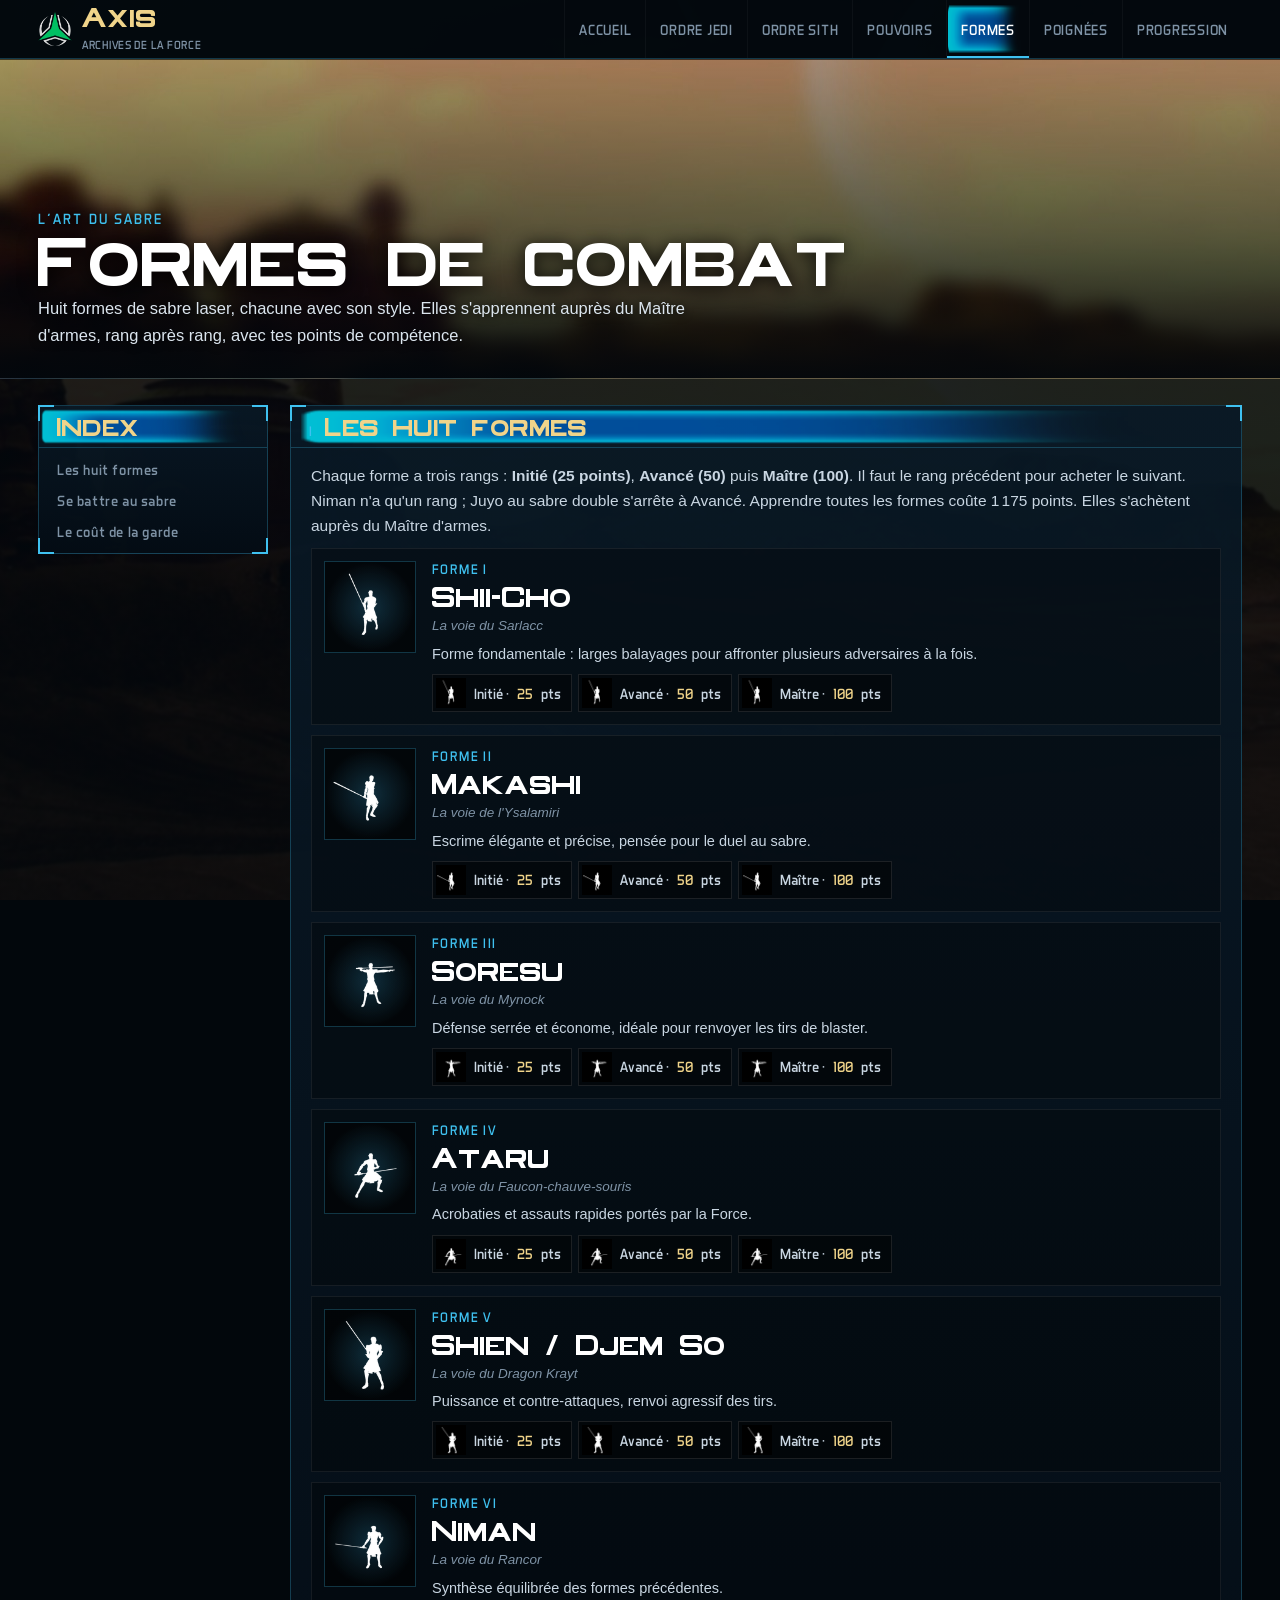
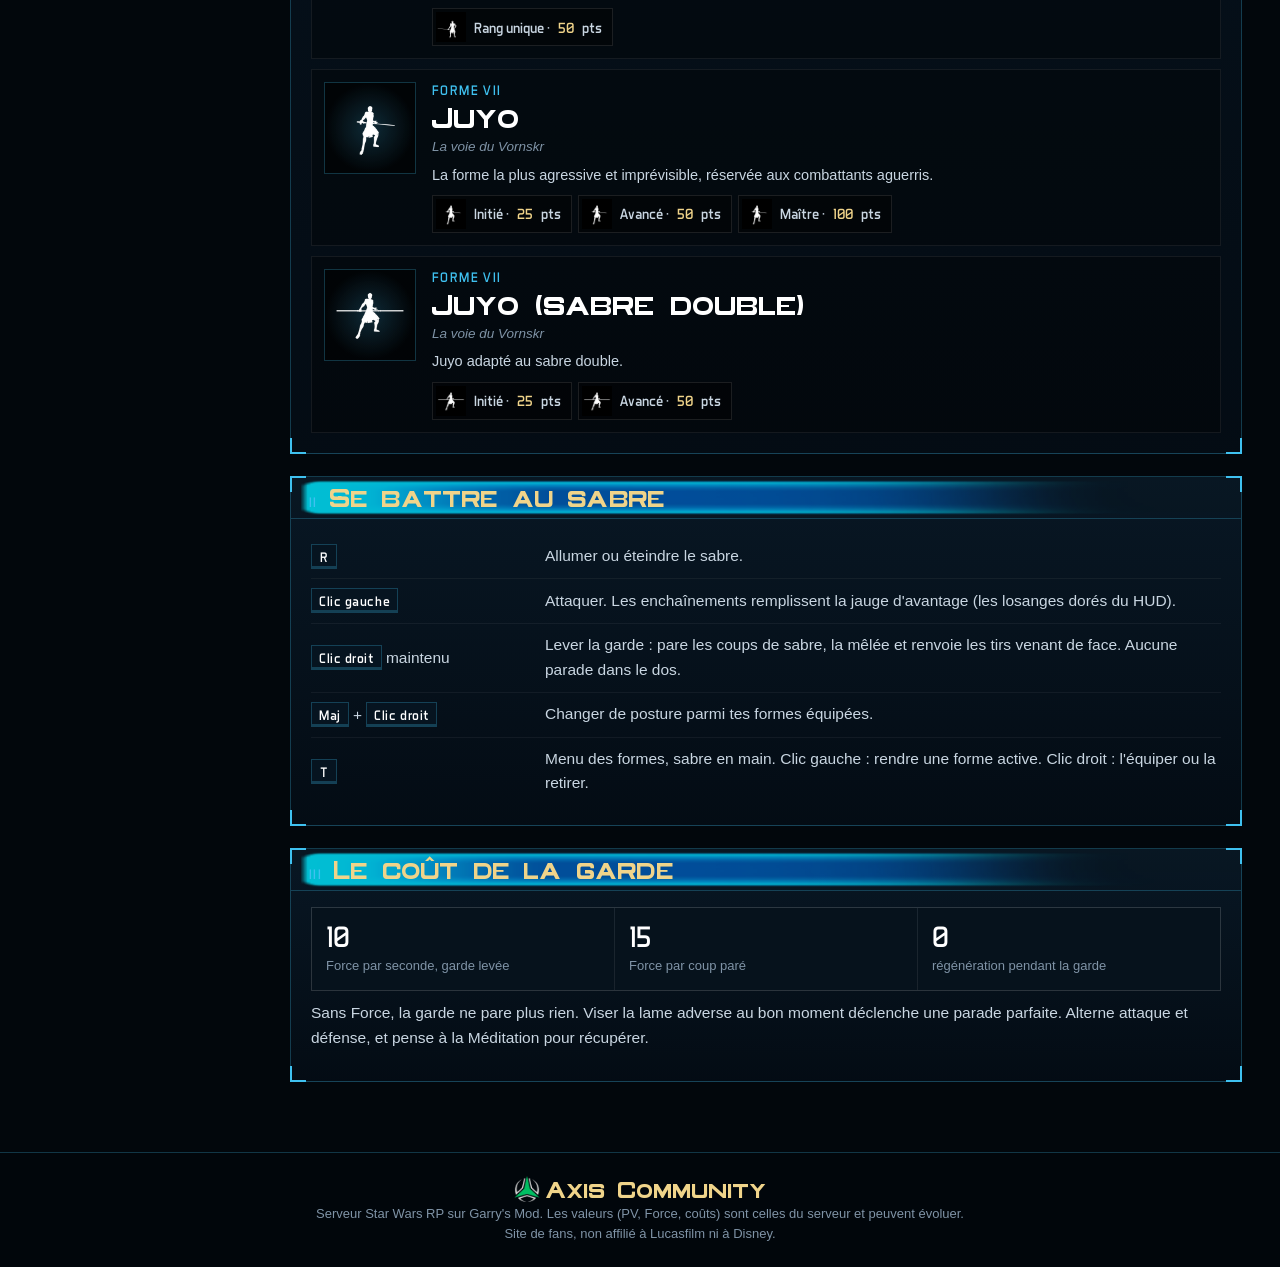
==== formes.html @ 68db9e02 "Page Poignees : boutique du jour, raretes, catalogue des 360 poignees" ====
<!doctype html>
<html lang="fr">
<head>
<meta charset="utf-8">
<meta name="viewport" content="width=device-width, initial-scale=1">
<title>Formes de combat · Archives de la Force · Axis</title>
<meta name="description" content="Les huit formes de combat au sabre laser du serveur Axis : rangs, coûts, contrôles et gestion de la garde.">
<meta name="theme-color" content="#02070c">
<link rel="icon" href="assets/img/voix_neutre.png">
<link rel="stylesheet" href="assets/style.css">
</head>
<body class="bg-neu">
<header class="topbar"><div class="in">
<a class="brand" href="index.html"><img src="assets/img/voix_neutre.png" alt=""><div><b>Axis</b><small>ARCHIVES DE LA FORCE</small></div></a>
<button class="burger" aria-expanded="false" aria-controls="tabs">Menu</button>
<nav class="tabs" id="tabs" aria-label="Navigation"><a href="index.html" class="">Accueil</a><a href="ordre-jedi.html" class="j">Ordre Jedi</a><a href="ordre-sith.html" class="s">Ordre Sith</a><a href="pouvoirs.html" class="">Pouvoirs</a><a href="formes.html" class=" on" aria-current="page">Formes</a><a href="poignees.html" class="">Poignées</a><a href="progression.html" class="">Progression</a></nav>
</div></header>
<div class="banner i-def"><div class="in"><div><div class="camp">L&#x27;art du sabre</div><h1>Formes de combat</h1><p>Huit formes de sabre laser, chacune avec son style. Elles s&#x27;apprennent auprès du Maître d&#x27;armes, rang après rang, avec tes points de compétence.</p></div></div></div><div class="codex"><aside class="codex-index holo"><div class="holo-t"><h2>Index</h2></div><ul><li><a href="#catalogue">Les huit formes</a></li><li><a href="#combat">Se battre au sabre</a></li><li><a href="#garde">Le coût de la garde</a></li></ul></aside>
<main class="codex-body"><section id="catalogue" class="holo"><div class="holo-t"><span class="no">I</span><h2>Les huit formes</h2></div><div class="holo-b"><p>Chaque forme a trois rangs : <b>Initié (25 points)</b>, <b>Avancé (50)</b> puis <b>Maître (100)</b>. Il faut le rang précédent pour acheter le suivant. Niman n'a qu'un rang ; Juyo au sabre double s'arrête à Avancé. Apprendre toutes les formes coûte 1 175 points. Elles s'achètent auprès du Maître d'armes.</p>
<div class="forms"><div class="form"><img class="big" src="assets/icons/item_stance_form1c.png" alt="" loading="lazy"><div>
<div class="lbl">Forme I</div><h3>Shii-Cho</h3><div class="way-n">La voie du Sarlacc</div><p>Forme fondamentale : larges balayages pour affronter plusieurs adversaires à la fois.</p><div class="ranks"><span class="rk"><img src="assets/icons/item_stance_form1a.png" alt="" loading="lazy">Initié · <b>25</b> pts</span><span class="rk"><img src="assets/icons/item_stance_form1b.png" alt="" loading="lazy">Avancé · <b>50</b> pts</span><span class="rk"><img src="assets/icons/item_stance_form1c.png" alt="" loading="lazy">Maître · <b>100</b> pts</span></div></div></div><div class="form"><img class="big" src="assets/icons/item_stance_form2c.png" alt="" loading="lazy"><div>
<div class="lbl">Forme II</div><h3>Makashi</h3><div class="way-n">La voie de l&#x27;Ysalamiri</div><p>Escrime élégante et précise, pensée pour le duel au sabre.</p><div class="ranks"><span class="rk"><img src="assets/icons/item_stance_form2a.png" alt="" loading="lazy">Initié · <b>25</b> pts</span><span class="rk"><img src="assets/icons/item_stance_form2b.png" alt="" loading="lazy">Avancé · <b>50</b> pts</span><span class="rk"><img src="assets/icons/item_stance_form2c.png" alt="" loading="lazy">Maître · <b>100</b> pts</span></div></div></div><div class="form"><img class="big" src="assets/icons/item_stance_form3c.png" alt="" loading="lazy"><div>
<div class="lbl">Forme III</div><h3>Soresu</h3><div class="way-n">La voie du Mynock</div><p>Défense serrée et économe, idéale pour renvoyer les tirs de blaster.</p><div class="ranks"><span class="rk"><img src="assets/icons/item_stance_form3a.png" alt="" loading="lazy">Initié · <b>25</b> pts</span><span class="rk"><img src="assets/icons/item_stance_form3b.png" alt="" loading="lazy">Avancé · <b>50</b> pts</span><span class="rk"><img src="assets/icons/item_stance_form3c.png" alt="" loading="lazy">Maître · <b>100</b> pts</span></div></div></div><div class="form"><img class="big" src="assets/icons/item_stance_form4c.png" alt="" loading="lazy"><div>
<div class="lbl">Forme IV</div><h3>Ataru</h3><div class="way-n">La voie du Faucon-chauve-souris</div><p>Acrobaties et assauts rapides portés par la Force.</p><div class="ranks"><span class="rk"><img src="assets/icons/item_stance_form4a.png" alt="" loading="lazy">Initié · <b>25</b> pts</span><span class="rk"><img src="assets/icons/item_stance_form4b.png" alt="" loading="lazy">Avancé · <b>50</b> pts</span><span class="rk"><img src="assets/icons/item_stance_form4c.png" alt="" loading="lazy">Maître · <b>100</b> pts</span></div></div></div><div class="form"><img class="big" src="assets/icons/item_stance_formbc.png" alt="" loading="lazy"><div>
<div class="lbl">Forme V</div><h3>Shien / Djem So</h3><div class="way-n">La voie du Dragon Krayt</div><p>Puissance et contre-attaques, renvoi agressif des tirs.</p><div class="ranks"><span class="rk"><img src="assets/icons/item_stance_form5a.png" alt="" loading="lazy">Initié · <b>25</b> pts</span><span class="rk"><img src="assets/icons/item_stance_form5b.png" alt="" loading="lazy">Avancé · <b>50</b> pts</span><span class="rk"><img src="assets/icons/item_stance_formbc.png" alt="" loading="lazy">Maître · <b>100</b> pts</span></div></div></div><div class="form"><img class="big" src="assets/icons/item_stance_niman.png" alt="" loading="lazy"><div>
<div class="lbl">Forme VI</div><h3>Niman</h3><div class="way-n">La voie du Rancor</div><p>Synthèse équilibrée des formes précédentes.</p><div class="ranks"><span class="rk"><img src="assets/icons/item_stance_niman.png" alt="" loading="lazy">Rang unique · <b>50</b> pts</span></div></div></div><div class="form"><img class="big" src="assets/icons/item_stance_form7c.png" alt="" loading="lazy"><div>
<div class="lbl">Forme VII</div><h3>Juyo</h3><div class="way-n">La voie du Vornskr</div><p>La forme la plus agressive et imprévisible, réservée aux combattants aguerris.</p><div class="ranks"><span class="rk"><img src="assets/icons/item_stance_form7a.png" alt="" loading="lazy">Initié · <b>25</b> pts</span><span class="rk"><img src="assets/icons/item_stance_form7b.png" alt="" loading="lazy">Avancé · <b>50</b> pts</span><span class="rk"><img src="assets/icons/item_stance_form7c.png" alt="" loading="lazy">Maître · <b>100</b> pts</span></div></div></div><div class="form"><img class="big" src="assets/icons/item_stance_form7b-staff.png" alt="" loading="lazy"><div>
<div class="lbl">Forme VII</div><h3>Juyo (sabre double)</h3><div class="way-n">La voie du Vornskr</div><p>Juyo adapté au sabre double.</p><div class="ranks"><span class="rk"><img src="assets/icons/item_stance_form7a-staff.png" alt="" loading="lazy">Initié · <b>25</b> pts</span><span class="rk"><img src="assets/icons/item_stance_form7b-staff.png" alt="" loading="lazy">Avancé · <b>50</b> pts</span></div></div></div></div></div></section><section id="combat" class="holo"><div class="holo-t"><span class="no">II</span><h2>Se battre au sabre</h2></div><div class="holo-b"><div class="binds">
<div><span><kbd>R</kbd></span><span>Allumer ou éteindre le sabre.</span></div>
<div><span><kbd>Clic gauche</kbd></span><span>Attaquer. Les enchaînements remplissent la jauge d'avantage (les losanges dorés du HUD).</span></div>
<div><span><kbd>Clic droit</kbd> maintenu</span><span>Lever la garde : pare les coups de sabre, la mêlée et renvoie les tirs venant de face. Aucune parade dans le dos.</span></div>
<div><span><kbd>Maj</kbd> + <kbd>Clic droit</kbd></span><span>Changer de posture parmi tes formes équipées.</span></div>
<div><span><kbd>T</kbd></span><span>Menu des formes, sabre en main. Clic gauche : rendre une forme active. Clic droit : l'équiper ou la retirer.</span></div>
</div></div></section><section id="garde" class="holo"><div class="holo-t"><span class="no">III</span><h2>Le coût de la garde</h2></div><div class="holo-b"><div class="facts"><div><b>10</b><span>Force par seconde, garde levée</span></div><div><b>15</b><span>Force par coup paré</span></div><div><b>0</b><span>régénération pendant la garde</span></div></div>
<p>Sans Force, la garde ne pare plus rien. Viser la lame adverse au bon moment déclenche une parade parfaite. Alterne attaque et défense, et pense à la Méditation pour récupérer.</p></div></section></main></div>
<footer class="foot"><img src="assets/img/voix_neutre.png" alt=""><b>Axis Community</b><br>Serveur Star Wars RP sur Garry's Mod. Les valeurs (PV, Force, coûts) sont celles du serveur et peuvent évoluer.<br>Site de fans, non affilié à Lucasfilm ni à Disney.</footer>
<script src="assets/site.js"></script>
</body>
</html>
---- assets/style.css ----
/* Archives de la Force - Axis Community
   Habillage repris de l'interface du serveur : panneaux holo du F4 / HUD star_wars,
   polices Old Republic et Aero Matics, fonds VoidChar. */

@font-face { font-family: "Old Republic"; src: url("fonts/Old_R.ttf") format("truetype"); font-display: swap; }
@font-face { font-family: "Aero Matics"; src: url("fonts/Aero_Matics_Regular.ttf") format("truetype"); font-display: swap; }

:root {
  --holo: #3fc1f0;            /* cyan des cadres du F4 */
  --holo-dim: rgba(63, 193, 240, .26);
  --holo-faint: rgba(63, 193, 240, .10);
  --gold: #d9b45a;
  --gold-lt: #f0d48a;
  --txt: #c9d6e2;
  --txt-dim: #7f93a6;
  --panel: rgba(4, 13, 21, .9);
  --panel-2: rgba(9, 25, 38, .92);
  --jedi: #4fb4ff;
  --sith: #e0503a;
  --neutre: #6fd27e;
  --hp: #c8392f;
  --fp: #2f8fe0;
  --c: var(--holo);           /* couleur des coins de cadre, change selon la faction */
  --title: "Old Republic", "Times New Roman", serif;
  --ui: "Aero Matics", "Segoe UI", "Arial Narrow", sans-serif;
  --body: "Segoe UI", Roboto, "Helvetica Neue", Arial, sans-serif;
}
body.f-jedi { --c: var(--jedi); --holo-dim: rgba(79, 180, 255, .28); --holo-faint: rgba(79, 180, 255, .10); }
body.f-sith { --c: var(--sith); --holo-dim: rgba(224, 80, 58, .32); --holo-faint: rgba(224, 80, 58, .10); }

* { box-sizing: border-box; }
html { scroll-behavior: smooth; }
body {
  margin: 0;
  color: var(--txt);
  font: 15.5px/1.6 var(--body);
  background: #02070c;
  min-height: 100vh;
  overflow-x: hidden;
}
/* fond de page : l'illustration de la faction, très assombrie */
body::before {
  content: ""; position: fixed; inset: 0; z-index: -1;
  background:
    linear-gradient(rgba(2, 7, 12, .86), rgba(2, 7, 12, .93)),
    url("img/fond_defaut.jpg") center / cover no-repeat;
}
a { color: var(--c); text-decoration: none; }
a:hover { text-decoration: underline; }
img { max-width: 100%; }
h1, h2, h3, h4 { margin: 0; font-weight: normal; }

/* ---------- barre du haut ---------- */
.topbar {
  position: sticky; top: 0; z-index: 40;
  background: rgba(2, 8, 13, .94);
  border-bottom: 1px solid var(--holo-dim);
  box-shadow: 0 1px 0 rgba(0, 0, 0, .6);
}
.topbar .in { max-width: 1240px; margin: 0 auto; padding: 0 18px; height: 58px; display: flex; align-items: center; gap: 20px; }
.brand { display: flex; align-items: center; gap: 10px; color: var(--txt); white-space: nowrap; }
.brand:hover { text-decoration: none; }
.brand img { width: 34px; height: 34px; }
.brand b { font: 21px/1 var(--title); color: var(--gold-lt); letter-spacing: .02em; }
.brand small { display: block; font: 12px/1.2 var(--ui); color: var(--txt-dim); letter-spacing: .06em; margin-top: 3px; }
.tabs { display: flex; margin-left: auto; height: 100%; }
.tabs a {
  display: flex; align-items: center; padding: 0 14px; height: 100%;
  font: 15px var(--ui); letter-spacing: .05em; text-transform: uppercase; color: var(--txt-dim);
  border-left: 1px solid rgba(255, 255, 255, .04);
}
.tabs a:hover { color: #fff; text-decoration: none; background: url("img/f4_selection.png") center / 100% 100%; }
.tabs a.on { color: #fff; background: url("img/f4_selection.png") center / 100% 100%; box-shadow: inset 0 -2px 0 var(--holo); }
.tabs a.on.j { box-shadow: inset 0 -2px 0 var(--jedi); }
.tabs a.on.s { box-shadow: inset 0 -2px 0 var(--sith); }
.burger { display: none; margin-left: auto; font: 15px var(--ui); letter-spacing: .08em; text-transform: uppercase; color: var(--txt); background: none; border: 1px solid var(--holo-dim); padding: 6px 12px; cursor: pointer; }
@media (max-width: 960px) {
  .burger { display: block; }
  .tabs { display: none; position: absolute; top: 58px; left: 0; right: 0; height: auto; flex-direction: column; background: #030a10; border-bottom: 1px solid var(--holo-dim); }
  .tabs.open { display: flex; }
  .tabs a { padding: 14px 20px; border-left: 0; border-top: 1px solid rgba(255, 255, 255, .04); }
}
@media (max-width: 420px) { .brand small { display: none; } .brand b { font-size: 18px; } }

/* ---------- bandeau illustré ---------- */
.banner {
  position: relative;
  min-height: 320px;
  display: flex; align-items: flex-end;
  background: #02070c center 35% / cover no-repeat;
  border-bottom: 1px solid var(--holo-dim);
}
.banner::after { content: ""; position: absolute; inset: 0; background: linear-gradient(180deg, rgba(2, 7, 12, .15) 0%, rgba(2, 7, 12, .55) 55%, rgba(2, 7, 12, .97) 100%); }
.banner .in { position: relative; z-index: 1; max-width: 1240px; width: 100%; margin: 0 auto; padding: 60px 18px 30px; display: flex; align-items: flex-end; gap: 22px; }
.banner .emb { width: 108px; height: 108px; flex: none; opacity: .95; }
body.f-jedi .banner .emb { filter: drop-shadow(0 0 14px rgba(79, 180, 255, .7)) brightness(0) invert(73%) sepia(55%) saturate(1500%) hue-rotate(180deg); }
body.f-sith .banner .emb { filter: drop-shadow(0 0 14px rgba(224, 80, 58, .7)) brightness(0) invert(40%) sepia(80%) saturate(2400%) hue-rotate(345deg); }
.banner h1 { font: 52px/1 var(--title); color: #fff; text-shadow: 0 2px 18px rgba(0, 0, 0, .9); }
.banner p { margin: 10px 0 0; max-width: 680px; color: #dbe5ee; font-size: 16.5px; text-shadow: 0 1px 8px rgba(0, 0, 0, .95); }
.banner .camp { font: 15px var(--ui); letter-spacing: .14em; text-transform: uppercase; color: var(--c); margin-bottom: 6px; text-shadow: 0 1px 6px #000; }
@media (max-width: 640px) {
  .banner { min-height: 260px; }
  .banner .in { flex-direction: column; align-items: flex-start; gap: 12px; padding-top: 40px; }
  .banner .emb { width: 70px; height: 70px; }
  .banner h1 { font-size: 30px; overflow-wrap: anywhere; }
  .banner .in > div { min-width: 0; max-width: 100%; }
}

/* ---------- mise en page « codex » ---------- */
.codex { max-width: 1240px; margin: 0 auto; padding: 26px 18px 70px; display: grid; grid-template-columns: 230px minmax(0, 1fr); gap: 22px; align-items: start; }
.codex-index { position: sticky; top: 78px; }
.codex-index ul { list-style: none; margin: 0; padding: 6px 0; }
.codex-index a { display: block; padding: 7px 16px; font: 15px var(--ui); letter-spacing: .04em; color: var(--txt-dim); border-left: 2px solid transparent; }
.codex-index a:hover { color: #fff; text-decoration: none; border-left-color: var(--c); background: var(--holo-faint); }
.codex-body { display: grid; grid-template-columns: minmax(0, 1fr); gap: 22px; min-width: 0; }
.codex-body > section { scroll-margin-top: 76px; }
@media (max-width: 960px) {
  .codex { grid-template-columns: minmax(0, 1fr); }
  .codex-index { position: static; }
  .codex-index ul { display: flex; flex-wrap: wrap; gap: 4px; padding: 10px; }
  .codex-index a { border: 1px solid var(--holo-dim); border-left-width: 1px; padding: 5px 10px; font-size: 14px; }
}

/* ---------- panneau holo (cadre du F4) ---------- */
.holo {
  position: relative;
  background: linear-gradient(180deg, var(--panel-2), var(--panel));
  border: 1px solid var(--holo-dim);
}
.holo::before {
  content: ""; position: absolute; inset: -1px; pointer-events: none;
  background:
    linear-gradient(var(--c), var(--c)) left top / 16px 2px no-repeat,
    linear-gradient(var(--c), var(--c)) left top / 2px 16px no-repeat,
    linear-gradient(var(--c), var(--c)) right top / 16px 2px no-repeat,
    linear-gradient(var(--c), var(--c)) right top / 2px 16px no-repeat,
    linear-gradient(var(--c), var(--c)) left bottom / 16px 2px no-repeat,
    linear-gradient(var(--c), var(--c)) left bottom / 2px 16px no-repeat,
    linear-gradient(var(--c), var(--c)) right bottom / 16px 2px no-repeat,
    linear-gradient(var(--c), var(--c)) right bottom / 2px 16px no-repeat;
}
.holo-t {
  display: flex; align-items: baseline; gap: 12px; flex-wrap: wrap;
  padding: 9px 18px 8px;
  background: url("img/f4_selection.png") left center / 100% 100% no-repeat;
  border-bottom: 1px solid var(--holo-dim);
}
body.f-sith .holo-t { background: linear-gradient(90deg, rgba(224, 80, 58, .42), rgba(224, 80, 58, .06) 75%, transparent); }
.holo-t h2 { font: 19px/1.25 var(--title); color: var(--gold-lt); letter-spacing: .01em; }
.holo-t .no { font: 14px var(--ui); color: var(--c); letter-spacing: .1em; }
.holo-b { padding: 16px 20px 20px; }
.holo-b > p:first-child { margin-top: 0; }
.holo-b p { margin: 10px 0; }
.dim { color: var(--txt-dim); }
.sub-t { font: 19px var(--title); color: var(--gold-lt); margin: 20px 0 8px; }

/* ---------- accueil : choix de faction (comme le menu des personnages) ---------- */
.choose { max-width: 1240px; margin: 0 auto; padding: 34px 18px 10px; }
.choose-head { text-align: center; margin-bottom: 22px; }
.choose-head img { width: 64px; height: 64px; }
.choose-head h1 { font: 50px/1.05 var(--title); color: #fff; margin-top: 8px; }
@media (max-width: 640px) { .choose-head h1 { font-size: 32px; } }
.choose-head p { margin: 10px auto 0; max-width: 640px; color: #b8c6d3; }
.factions { display: grid; grid-template-columns: 1fr .8fr 1fr; gap: 14px; }
@media (max-width: 900px) { .factions { grid-template-columns: 1fr; } }
.fac {
  position: relative; display: flex; flex-direction: column; justify-content: flex-end;
  min-height: 430px; padding: 22px; color: var(--txt);
  background: #02070c center / cover no-repeat;
  border: 1px solid rgba(255, 255, 255, .08); overflow: hidden;
}
.fac::after { content: ""; position: absolute; inset: 0; background: linear-gradient(180deg, rgba(2, 7, 12, .05) 0%, rgba(2, 7, 12, .6) 50%, rgba(2, 7, 12, .96) 100%); transition: background .2s; }
.fac > * { position: relative; z-index: 1; }
.fac:hover { text-decoration: none; }
.fac:hover::after { background: linear-gradient(180deg, rgba(2, 7, 12, 0) 0%, rgba(2, 7, 12, .5) 50%, rgba(2, 7, 12, .95) 100%); }
.fac .bar { position: absolute; left: 0; right: 0; bottom: 0; height: 3px; z-index: 2; background: var(--fc); box-shadow: 0 0 14px var(--fc); }
.fac img.e { width: 74px; height: 74px; margin-bottom: 12px; }
.fac h2 { font: 32px/1.1 var(--title); color: var(--fc); text-shadow: 0 2px 10px #000; }
.fac .who { font: 14px var(--ui); letter-spacing: .12em; text-transform: uppercase; color: #e8eef4; margin-bottom: 4px; }
.fac p { margin: 8px 0 14px; font-size: 15px; color: #cdd8e2; text-shadow: 0 1px 6px #000; }
.fac .go { align-self: flex-start; font: 15px var(--ui); letter-spacing: .08em; text-transform: uppercase; color: #fff; padding: 7px 14px; border: 1px solid var(--fc); background: rgba(0, 0, 0, .45); }
.fac:hover .go { background: var(--fc); color: #02070c; }
.fac.j { --fc: var(--jedi); }
.fac.s { --fc: var(--sith); }
.fac.n { --fc: var(--neutre); }
.fac.j img.e { filter: brightness(0) invert(73%) sepia(55%) saturate(1500%) hue-rotate(180deg) drop-shadow(0 0 10px rgba(79, 180, 255, .6)); }
.fac.s img.e { filter: brightness(0) invert(40%) sepia(80%) saturate(2400%) hue-rotate(345deg) drop-shadow(0 0 10px rgba(224, 80, 58, .6)); }
.fac ul.links { list-style: none; padding: 0; margin: 4px 0 0; display: grid; gap: 6px; }
.fac ul.links a { display: flex; justify-content: space-between; font: 16px var(--ui); letter-spacing: .05em; color: #fff; padding: 8px 12px; border: 1px solid rgba(111, 210, 126, .45); background: rgba(0, 0, 0, .5); }
.fac ul.links a:hover { background: rgba(111, 210, 126, .22); text-decoration: none; }

.home-grid { max-width: 1240px; margin: 0 auto; padding: 22px 18px 70px; display: grid; grid-template-columns: repeat(2, minmax(0, 1fr)); gap: 22px; }
@media (max-width: 900px) { .home-grid { grid-template-columns: 1fr; } }

/* ---------- code (principes) ---------- */
.tenets { list-style: none; margin: 0; padding: 0; counter-reset: t; }
.tenets li { counter-increment: t; display: grid; grid-template-columns: 50px 1fr; gap: 12px; padding: 12px 0; border-bottom: 1px solid rgba(255, 255, 255, .05); }
.tenets li:last-child { border-bottom: 0; }
.tenets li::before { content: counter(t, upper-roman); font: 26px/1.1 var(--title); color: var(--c); text-align: center; }
.tenets b { display: block; font: 16px/1.3 var(--title); color: #fff; margin-bottom: 2px; }

/* ---------- lignes de métier (comme le F4) ---------- */
.tier + .tier { margin-top: 18px; }
.tier-h { display: flex; align-items: baseline; gap: 10px; margin-bottom: 8px; flex-wrap: wrap; }
.tier-h h3 { font: 19px var(--title); color: var(--gold-lt); }
.tier-h .no { font: 13px var(--ui); color: var(--c); letter-spacing: .12em; }
.tier-h span.d { font-size: 13.5px; color: var(--txt-dim); }
.jobs { display: grid; grid-template-columns: repeat(2, minmax(0, 1fr)); gap: 8px; }
.jobs.one { grid-template-columns: 1fr; }
@media (max-width: 760px) { .jobs { grid-template-columns: 1fr; } }
.job {
  display: grid; grid-template-columns: minmax(0, 1fr) 150px; gap: 12px;
  padding: 10px 12px;
  background: linear-gradient(90deg, var(--holo-faint), rgba(0, 0, 0, .25) 60%);
  border: 1px solid rgba(255, 255, 255, .06); border-left: 3px solid var(--c);
}
.job h4 { font: 18px/1.2 var(--ui); letter-spacing: .03em; color: #fff; display: flex; gap: 8px; align-items: center; flex-wrap: wrap; }
.job .cmd { font: 12.5px Consolas, monospace; color: var(--txt-dim); }
.job p { margin: 4px 0 0; font-size: 13.5px; line-height: 1.45; color: #aebccb; }
.job .vals { display: grid; gap: 4px; align-content: center; font: 14px var(--ui); }
.job .vals div { display: grid; grid-template-columns: 34px 1fr; align-items: center; gap: 6px; }
.job .vals span { color: var(--txt-dim); font-size: 12px; letter-spacing: .06em; }
.meter { position: relative; height: 13px; background: rgba(0, 0, 0, .55); border: 1px solid rgba(255, 255, 255, .1); }
.meter i { position: absolute; left: 0; top: 0; bottom: 0; }
.meter.hp i { background: linear-gradient(180deg, #e2554a, var(--hp)); }
.meter.fp i { background: linear-gradient(180deg, #4fa8f0, var(--fp)); }
.meter::after { content: ""; position: absolute; inset: 0; background: repeating-linear-gradient(90deg, transparent 0 9px, rgba(0, 0, 0, .55) 9px 10px); }
.meter b { position: absolute; right: 4px; top: -1px; z-index: 1; font: 12px/13px var(--ui); color: #fff; text-shadow: 0 0 3px #000, 0 0 2px #000; font-weight: normal; }
.job .pay { font-size: 13px; color: var(--gold); text-align: right; }
.flag { font: 11.5px var(--ui); letter-spacing: .08em; text-transform: uppercase; color: var(--gold-lt); border: 1px solid rgba(217, 180, 90, .55); padding: 0 6px; line-height: 17px; }
@media (max-width: 480px) { .job { grid-template-columns: 1fr; } }

/* crédit galactique (symbole du serveur) */
.cr { height: .95em; width: auto; vertical-align: -.1em; margin-right: .2em; opacity: .9; }

/* ---------- voies ---------- */
.ways { display: grid; grid-template-columns: repeat(4, minmax(0, 1fr)); gap: 8px; }
@media (max-width: 900px) { .ways { grid-template-columns: repeat(2, minmax(0, 1fr)); } }
@media (max-width: 480px) { .ways { grid-template-columns: 1fr; } }
.way { padding: 12px 14px; border: 1px solid rgba(255, 255, 255, .07); background: rgba(0, 0, 0, .3); }
.way h4 { font: 20px var(--title); color: var(--c); }
.way p { margin: 4px 0 8px; font-size: 13.5px; color: var(--txt-dim); }
.way ol { margin: 0; padding: 0; list-style: none; font: 15px/1.5 var(--ui); color: #dbe5ee; }
.way li::before { content: "› "; color: var(--c); }

/* ---------- tableaux ---------- */
.tbl { width: 100%; border-collapse: collapse; font-size: 14.5px; }
.tbl th { text-align: left; font: 13px var(--ui); letter-spacing: .1em; text-transform: uppercase; color: var(--c); padding: 8px 10px; border-bottom: 1px solid var(--holo-dim); white-space: nowrap; }
.tbl td { padding: 9px 10px; border-bottom: 1px solid rgba(255, 255, 255, .05); vertical-align: middle; }
.tbl tr:last-child td { border-bottom: 0; }
.tbl tbody tr:hover td { background: var(--holo-faint); }
.tbl .r { text-align: right; white-space: nowrap; font-family: var(--ui); font-size: 16px; }
.tbl td b { font-weight: 600; color: #fff; }
.scroll { overflow-x: auto; }
.req { display: block; font-size: 12.5px; color: var(--txt-dim); }
.ico { width: 40px; height: 40px; display: block; background: #000; border: 1px solid rgba(255, 255, 255, .12); object-fit: contain; }
.side { font: 13px var(--ui); letter-spacing: .08em; text-transform: uppercase; white-space: nowrap; }
.side.all { color: var(--gold-lt); }
.side.jedi { color: var(--jedi); }
.side.sith { color: var(--sith); }

/* ---------- filtres (boutons du F4) ---------- */
.filters { display: flex; flex-wrap: wrap; gap: 6px; margin-bottom: 10px; align-items: center; }
.fbtn {
  font: 15px var(--ui); letter-spacing: .05em; color: var(--txt-dim); cursor: pointer;
  background: rgba(0, 0, 0, .35); border: 1px solid rgba(255, 255, 255, .1); padding: 5px 12px;
}
.fbtn:hover { color: #fff; border-color: var(--holo-dim); }
.fbtn[aria-pressed="true"] { color: #fff; border-color: var(--holo); background: url("img/f4_selection.png") center / 100% 100%; }
.fbtn.j[aria-pressed="true"] { border-color: var(--jedi); }
.fbtn.s[aria-pressed="true"] { border-color: var(--sith); background: linear-gradient(90deg, rgba(224, 80, 58, .45), rgba(224, 80, 58, .08)); }
.find { margin-left: auto; flex: 0 1 260px; min-width: 200px; font: 14px var(--body); color: #fff; background: rgba(0, 0, 0, .5); border: 1px solid rgba(255, 255, 255, .14); padding: 7px 10px; }
.find:focus { outline: none; border-color: var(--holo); }
@media (max-width: 640px) { .find { margin-left: 0; flex: 1 1 100%; } }
.count { font: 14px var(--ui); color: var(--txt-dim); letter-spacing: .05em; margin: 4px 0 8px; }

/* ---------- formes ---------- */
.forms { display: grid; gap: 10px; }
.form { display: grid; grid-template-columns: 92px minmax(0, 1fr); gap: 16px; padding: 12px; background: rgba(0, 0, 0, .3); border: 1px solid rgba(255, 255, 255, .07); }
.form .big { width: 92px; height: 92px; background: radial-gradient(circle, rgba(63, 193, 240, .18), rgba(0, 0, 0, .6) 70%); border: 1px solid var(--holo-dim); object-fit: contain; padding: 6px; }
.form h3 { font: 22px var(--title); color: #fff; }
.form .lbl { font: 14px var(--ui); letter-spacing: .1em; color: var(--c); text-transform: uppercase; }
.form .way-n { font-style: italic; color: var(--txt-dim); font-size: 13.5px; }
.form p { margin: 6px 0 8px; font-size: 14.5px; }
.ranks { display: flex; flex-wrap: wrap; gap: 6px; }
.rk { display: flex; align-items: center; gap: 8px; padding: 3px 10px 3px 3px; border: 1px solid rgba(255, 255, 255, .1); background: rgba(0, 0, 0, .45); font: 14.5px var(--ui); }
.rk img { width: 30px; height: 30px; background: #000; }
.rk b { color: var(--gold-lt); font-weight: normal; }
@media (max-width: 520px) { .form { grid-template-columns: 1fr; } .form .big { width: 72px; height: 72px; } }

/* ---------- touches ---------- */
kbd {
  display: inline-block; min-width: 26px; text-align: center;
  font: 14px/1 var(--ui); letter-spacing: .04em; color: #fff;
  padding: 5px 7px 4px; background: #061420; border: 1px solid var(--holo-dim); box-shadow: inset 0 -2px 0 rgba(63, 193, 240, .25);
  white-space: nowrap;
}
.binds { display: grid; gap: 0; }
.binds div { display: grid; grid-template-columns: 220px 1fr; gap: 14px; align-items: center; padding: 9px 0; border-bottom: 1px solid rgba(255, 255, 255, .05); }
.binds div:last-child { border-bottom: 0; }
@media (max-width: 560px) { .binds div { grid-template-columns: 1fr; gap: 4px; } }

/* ---------- étapes ---------- */
.steps { list-style: none; margin: 0; padding: 0; counter-reset: s; }
.steps li { counter-increment: s; position: relative; padding: 10px 0 12px 52px; border-bottom: 1px solid rgba(255, 255, 255, .05); }
.steps li:last-child { border-bottom: 0; }
.steps li::before { content: counter(s); position: absolute; left: 0; top: 10px; width: 36px; height: 36px; display: grid; place-items: center; font: 20px var(--title); color: var(--c); border: 1px solid var(--holo-dim); background: rgba(0, 0, 0, .4); }
.steps h3 { font: 18px var(--ui); letter-spacing: .03em; color: #fff; }
.steps p { margin: 2px 0 0; }

.note { margin-top: 14px; padding: 10px 14px; border-left: 3px solid var(--gold); background: rgba(217, 180, 90, .08); font-size: 14.5px; }
.note b { color: var(--gold-lt); font-weight: 600; }

.facts { display: grid; grid-template-columns: repeat(auto-fit, minmax(140px, 1fr)); gap: 1px; background: rgba(255, 255, 255, .08); border: 1px solid rgba(255, 255, 255, .08); }
.facts div { padding: 12px 14px; background: #06121c; }
.facts b { display: block; font: 30px/1.1 var(--ui); color: #fff; font-weight: normal; }
.facts span { font-size: 13px; color: var(--txt-dim); }

.crystals { display: flex; flex-wrap: wrap; gap: 6px; margin: 8px 0 4px; }
.crystals img { width: 46px; height: 46px; border: 1px solid rgba(255, 255, 255, .12); }

.two { display: grid; grid-template-columns: repeat(2, minmax(0, 1fr)); gap: 18px; }
@media (max-width: 760px) { .two { grid-template-columns: 1fr; } }

/* ---------- pied de page ---------- */
.foot { border-top: 1px solid var(--holo-dim); background: rgba(2, 7, 12, .95); padding: 22px 18px; text-align: center; font-size: 13px; color: var(--txt-dim); }
.foot img { width: 26px; height: 26px; vertical-align: middle; margin-right: 6px; }
.foot b { font: 17px var(--title); color: var(--gold-lt); vertical-align: middle; }

.hidden { display: none !important; }

/* illustrations (fonds VoidChar du serveur) */
body.bg-rep::before { background: linear-gradient(rgba(2, 7, 12, .86), rgba(2, 7, 12, .93)), url("img/fond_republique.jpg") center / cover no-repeat; }
body.bg-emp::before { background: linear-gradient(rgba(2, 7, 12, .86), rgba(2, 7, 12, .93)), url("img/fond_empire.jpg") center / cover no-repeat; }
body.bg-neu::before { background: linear-gradient(rgba(2, 7, 12, .86), rgba(2, 7, 12, .93)), url("img/fond_neutre.jpg") center / cover no-repeat; }
.i-rep { background-image: url("img/fond_republique.jpg") !important; }
.i-emp { background-image: url("img/fond_empire.jpg") !important; }
.i-neu { background-image: url("img/fond_neutre.jpg") !important; }
.i-def { background-image: url("img/fond_defaut.jpg") !important; }
@media (max-width: 640px) {
  #powers th:nth-child(4), #powers td:nth-child(4), #powers th:nth-child(6), #powers td:nth-child(6) { display: none; }
  .ico { width: 32px; height: 32px; }
}
.codex-index.holo { position: sticky; }
@media (max-width: 960px) { .codex-index.holo { position: relative; top: 0; } }

/* texte du Code */
.code { margin: 4px 0 18px; padding: 16px 22px; border-left: 3px solid var(--c); background: rgba(0, 0, 0, .35); text-align: center; }
.code p { margin: 4px 0; font: 21px/1.35 var(--title); color: #fff; letter-spacing: .01em; }
@media (max-width: 560px) { .code p { font-size: 17px; } }

/* ---------- catalogue des poignees ---------- */
.hilts { display: grid; grid-template-columns: repeat(auto-fill, minmax(132px, 1fr)); gap: 6px; }
.hilt {
  --rc: #96afc3;
  position: relative; display: flex; flex-direction: column; align-items: center; text-align: center;
  padding: 8px 6px 9px; min-width: 0;
  background: linear-gradient(0deg, color-mix(in srgb, var(--rc) 22%, transparent), rgba(0, 0, 0, .35) 70%);
  border: 1px solid color-mix(in srgb, var(--rc) 40%, transparent); border-top: 2px solid var(--rc);
}
.hilt img, .hilt .noimg { width: 64px; height: 64px; image-rendering: auto; }
.hilt .noimg { display: block; background: rgba(0, 0, 0, .3); }
.hilt b { font: 14px/1.2 var(--ui); letter-spacing: .02em; color: #fff; font-weight: normal; margin-top: 6px; overflow-wrap: anywhere; }
.hilt span { font: 11.5px var(--ui); letter-spacing: .1em; text-transform: uppercase; color: var(--rc); margin-top: 3px; }
.hilt.r-common { --rc: #96afc3; }
.hilt.r-classic { --rc: #3fc1f0; }
.hilt.r-staff { --rc: #af73ff; }
.hilt.r-legend { --rc: #f0be3c; }
@media (max-width: 480px) { .hilts { grid-template-columns: repeat(2, minmax(0, 1fr)); } }
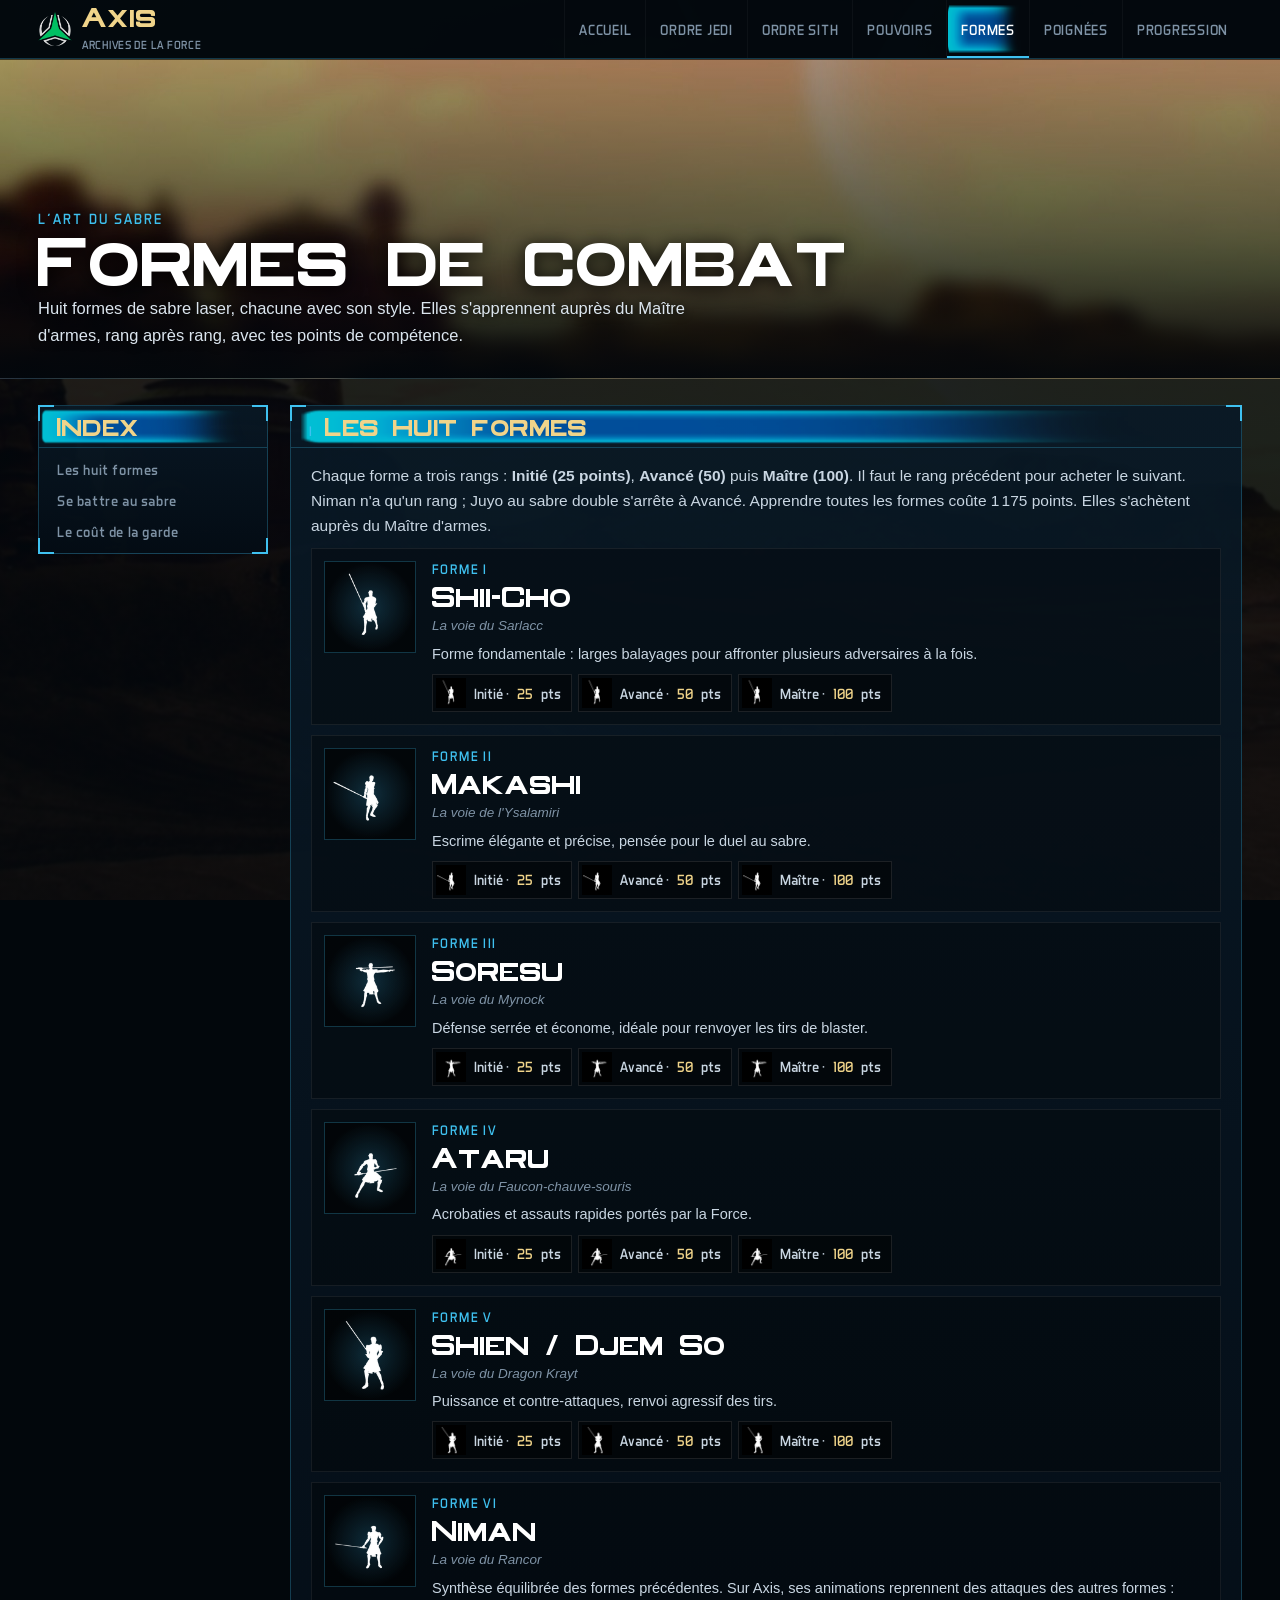
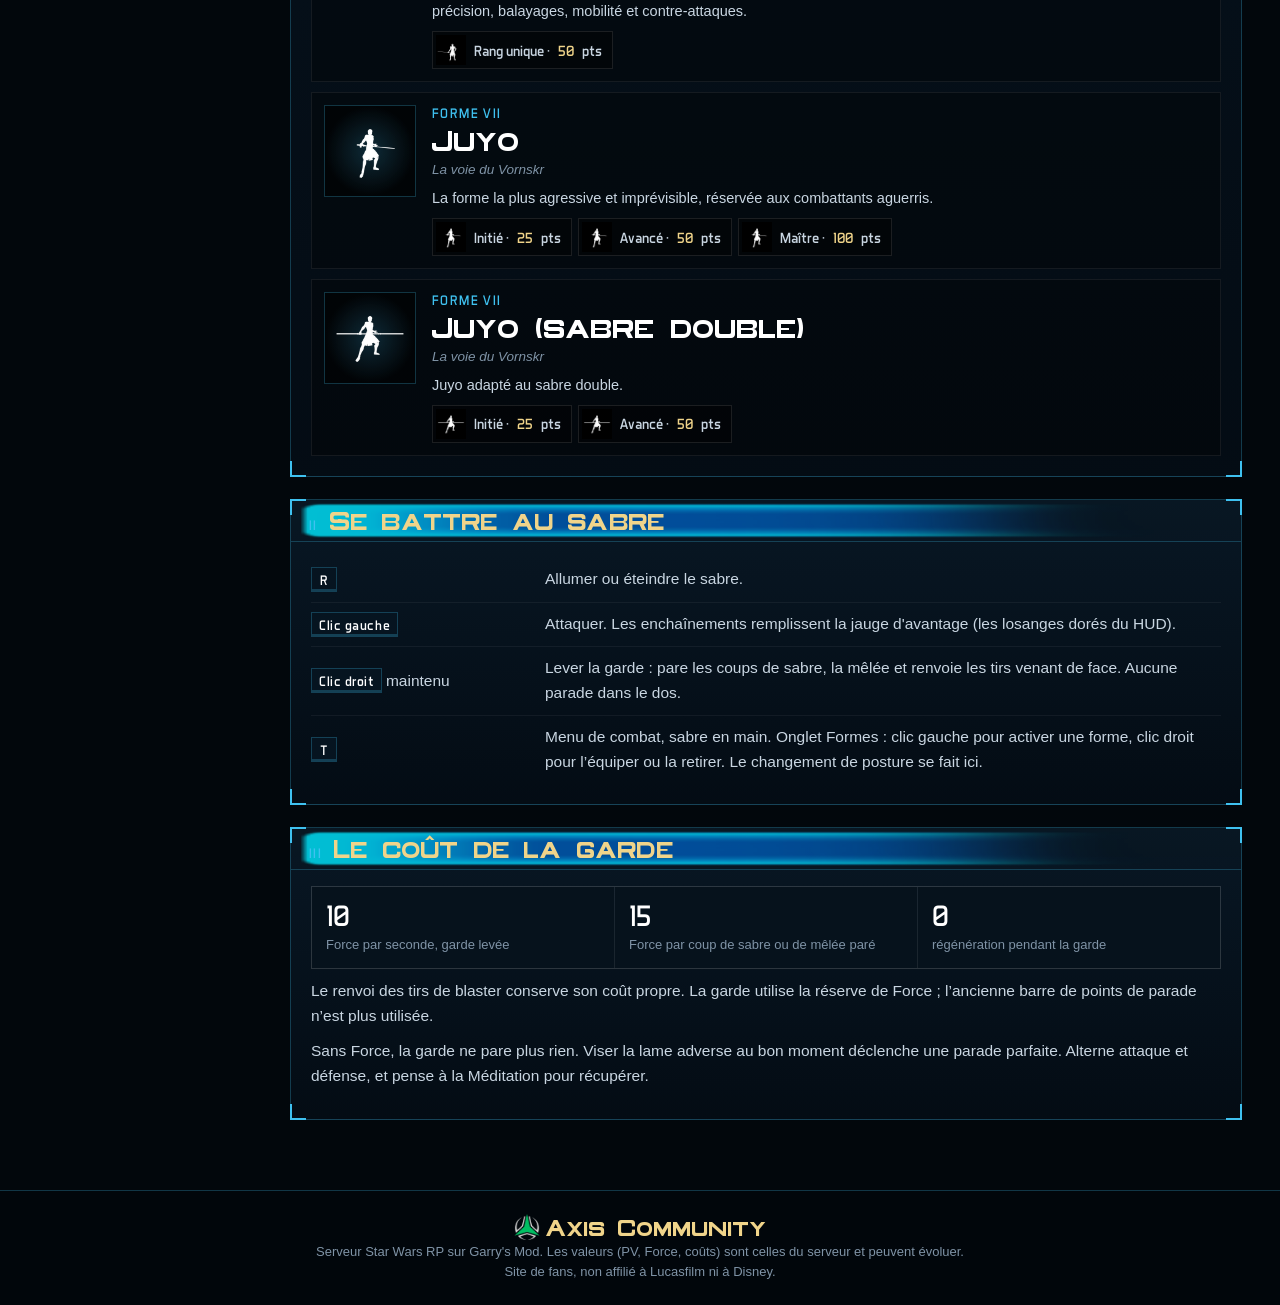
==== commit d732faa5: "Enrichit les connaissances Jedi et Sith et actualise le guide des addons" ====
--- a/formes.html
+++ b/formes.html
@@ -1,39 +1,38 @@
-<!doctype html>
-<html lang="fr">
-<head>
-<meta charset="utf-8">
-<meta name="viewport" content="width=device-width, initial-scale=1">
-<title>Formes de combat · Archives de la Force · Axis</title>
-<meta name="description" content="Les huit formes de combat au sabre laser du serveur Axis : rangs, coûts, contrôles et gestion de la garde.">
-<meta name="theme-color" content="#02070c">
-<link rel="icon" href="assets/img/voix_neutre.png">
-<link rel="stylesheet" href="assets/style.css">
-</head>
-<body class="bg-neu">
-<header class="topbar"><div class="in">
-<a class="brand" href="index.html"><img src="assets/img/voix_neutre.png" alt=""><div><b>Axis</b><small>ARCHIVES DE LA FORCE</small></div></a>
-<button class="burger" aria-expanded="false" aria-controls="tabs">Menu</button>
-<nav class="tabs" id="tabs" aria-label="Navigation"><a href="index.html" class="">Accueil</a><a href="ordre-jedi.html" class="j">Ordre Jedi</a><a href="ordre-sith.html" class="s">Ordre Sith</a><a href="pouvoirs.html" class="">Pouvoirs</a><a href="formes.html" class=" on" aria-current="page">Formes</a><a href="poignees.html" class="">Poignées</a><a href="progression.html" class="">Progression</a></nav>
-</div></header>
-<div class="banner i-def"><div class="in"><div><div class="camp">L&#x27;art du sabre</div><h1>Formes de combat</h1><p>Huit formes de sabre laser, chacune avec son style. Elles s&#x27;apprennent auprès du Maître d&#x27;armes, rang après rang, avec tes points de compétence.</p></div></div></div><div class="codex"><aside class="codex-index holo"><div class="holo-t"><h2>Index</h2></div><ul><li><a href="#catalogue">Les huit formes</a></li><li><a href="#combat">Se battre au sabre</a></li><li><a href="#garde">Le coût de la garde</a></li></ul></aside>
-<main class="codex-body"><section id="catalogue" class="holo"><div class="holo-t"><span class="no">I</span><h2>Les huit formes</h2></div><div class="holo-b"><p>Chaque forme a trois rangs : <b>Initié (25 points)</b>, <b>Avancé (50)</b> puis <b>Maître (100)</b>. Il faut le rang précédent pour acheter le suivant. Niman n'a qu'un rang ; Juyo au sabre double s'arrête à Avancé. Apprendre toutes les formes coûte 1 175 points. Elles s'achètent auprès du Maître d'armes.</p>
-<div class="forms"><div class="form"><img class="big" src="assets/icons/item_stance_form1c.png" alt="" loading="lazy"><div>
-<div class="lbl">Forme I</div><h3>Shii-Cho</h3><div class="way-n">La voie du Sarlacc</div><p>Forme fondamentale : larges balayages pour affronter plusieurs adversaires à la fois.</p><div class="ranks"><span class="rk"><img src="assets/icons/item_stance_form1a.png" alt="" loading="lazy">Initié · <b>25</b> pts</span><span class="rk"><img src="assets/icons/item_stance_form1b.png" alt="" loading="lazy">Avancé · <b>50</b> pts</span><span class="rk"><img src="assets/icons/item_stance_form1c.png" alt="" loading="lazy">Maître · <b>100</b> pts</span></div></div></div><div class="form"><img class="big" src="assets/icons/item_stance_form2c.png" alt="" loading="lazy"><div>
-<div class="lbl">Forme II</div><h3>Makashi</h3><div class="way-n">La voie de l&#x27;Ysalamiri</div><p>Escrime élégante et précise, pensée pour le duel au sabre.</p><div class="ranks"><span class="rk"><img src="assets/icons/item_stance_form2a.png" alt="" loading="lazy">Initié · <b>25</b> pts</span><span class="rk"><img src="assets/icons/item_stance_form2b.png" alt="" loading="lazy">Avancé · <b>50</b> pts</span><span class="rk"><img src="assets/icons/item_stance_form2c.png" alt="" loading="lazy">Maître · <b>100</b> pts</span></div></div></div><div class="form"><img class="big" src="assets/icons/item_stance_form3c.png" alt="" loading="lazy"><div>
-<div class="lbl">Forme III</div><h3>Soresu</h3><div class="way-n">La voie du Mynock</div><p>Défense serrée et économe, idéale pour renvoyer les tirs de blaster.</p><div class="ranks"><span class="rk"><img src="assets/icons/item_stance_form3a.png" alt="" loading="lazy">Initié · <b>25</b> pts</span><span class="rk"><img src="assets/icons/item_stance_form3b.png" alt="" loading="lazy">Avancé · <b>50</b> pts</span><span class="rk"><img src="assets/icons/item_stance_form3c.png" alt="" loading="lazy">Maître · <b>100</b> pts</span></div></div></div><div class="form"><img class="big" src="assets/icons/item_stance_form4c.png" alt="" loading="lazy"><div>
-<div class="lbl">Forme IV</div><h3>Ataru</h3><div class="way-n">La voie du Faucon-chauve-souris</div><p>Acrobaties et assauts rapides portés par la Force.</p><div class="ranks"><span class="rk"><img src="assets/icons/item_stance_form4a.png" alt="" loading="lazy">Initié · <b>25</b> pts</span><span class="rk"><img src="assets/icons/item_stance_form4b.png" alt="" loading="lazy">Avancé · <b>50</b> pts</span><span class="rk"><img src="assets/icons/item_stance_form4c.png" alt="" loading="lazy">Maître · <b>100</b> pts</span></div></div></div><div class="form"><img class="big" src="assets/icons/item_stance_formbc.png" alt="" loading="lazy"><div>
-<div class="lbl">Forme V</div><h3>Shien / Djem So</h3><div class="way-n">La voie du Dragon Krayt</div><p>Puissance et contre-attaques, renvoi agressif des tirs.</p><div class="ranks"><span class="rk"><img src="assets/icons/item_stance_form5a.png" alt="" loading="lazy">Initié · <b>25</b> pts</span><span class="rk"><img src="assets/icons/item_stance_form5b.png" alt="" loading="lazy">Avancé · <b>50</b> pts</span><span class="rk"><img src="assets/icons/item_stance_formbc.png" alt="" loading="lazy">Maître · <b>100</b> pts</span></div></div></div><div class="form"><img class="big" src="assets/icons/item_stance_niman.png" alt="" loading="lazy"><div>
-<div class="lbl">Forme VI</div><h3>Niman</h3><div class="way-n">La voie du Rancor</div><p>Synthèse équilibrée des formes précédentes.</p><div class="ranks"><span class="rk"><img src="assets/icons/item_stance_niman.png" alt="" loading="lazy">Rang unique · <b>50</b> pts</span></div></div></div><div class="form"><img class="big" src="assets/icons/item_stance_form7c.png" alt="" loading="lazy"><div>
-<div class="lbl">Forme VII</div><h3>Juyo</h3><div class="way-n">La voie du Vornskr</div><p>La forme la plus agressive et imprévisible, réservée aux combattants aguerris.</p><div class="ranks"><span class="rk"><img src="assets/icons/item_stance_form7a.png" alt="" loading="lazy">Initié · <b>25</b> pts</span><span class="rk"><img src="assets/icons/item_stance_form7b.png" alt="" loading="lazy">Avancé · <b>50</b> pts</span><span class="rk"><img src="assets/icons/item_stance_form7c.png" alt="" loading="lazy">Maître · <b>100</b> pts</span></div></div></div><div class="form"><img class="big" src="assets/icons/item_stance_form7b-staff.png" alt="" loading="lazy"><div>
-<div class="lbl">Forme VII</div><h3>Juyo (sabre double)</h3><div class="way-n">La voie du Vornskr</div><p>Juyo adapté au sabre double.</p><div class="ranks"><span class="rk"><img src="assets/icons/item_stance_form7a-staff.png" alt="" loading="lazy">Initié · <b>25</b> pts</span><span class="rk"><img src="assets/icons/item_stance_form7b-staff.png" alt="" loading="lazy">Avancé · <b>50</b> pts</span></div></div></div></div></div></section><section id="combat" class="holo"><div class="holo-t"><span class="no">II</span><h2>Se battre au sabre</h2></div><div class="holo-b"><div class="binds">
-<div><span><kbd>R</kbd></span><span>Allumer ou éteindre le sabre.</span></div>
-<div><span><kbd>Clic gauche</kbd></span><span>Attaquer. Les enchaînements remplissent la jauge d'avantage (les losanges dorés du HUD).</span></div>
-<div><span><kbd>Clic droit</kbd> maintenu</span><span>Lever la garde : pare les coups de sabre, la mêlée et renvoie les tirs venant de face. Aucune parade dans le dos.</span></div>
-<div><span><kbd>Maj</kbd> + <kbd>Clic droit</kbd></span><span>Changer de posture parmi tes formes équipées.</span></div>
-<div><span><kbd>T</kbd></span><span>Menu des formes, sabre en main. Clic gauche : rendre une forme active. Clic droit : l'équiper ou la retirer.</span></div>
-</div></div></section><section id="garde" class="holo"><div class="holo-t"><span class="no">III</span><h2>Le coût de la garde</h2></div><div class="holo-b"><div class="facts"><div><b>10</b><span>Force par seconde, garde levée</span></div><div><b>15</b><span>Force par coup paré</span></div><div><b>0</b><span>régénération pendant la garde</span></div></div>
-<p>Sans Force, la garde ne pare plus rien. Viser la lame adverse au bon moment déclenche une parade parfaite. Alterne attaque et défense, et pense à la Méditation pour récupérer.</p></div></section></main></div>
-<footer class="foot"><img src="assets/img/voix_neutre.png" alt=""><b>Axis Community</b><br>Serveur Star Wars RP sur Garry's Mod. Les valeurs (PV, Force, coûts) sont celles du serveur et peuvent évoluer.<br>Site de fans, non affilié à Lucasfilm ni à Disney.</footer>
-<script src="assets/site.js"></script>
-</body>
-</html>
+<!doctype html>
+<html lang="fr">
+<head>
+<meta charset="utf-8">
+<meta name="viewport" content="width=device-width, initial-scale=1">
+<title>Formes de combat · Archives de la Force · Axis</title>
+<meta name="description" content="Les huit formes de combat au sabre laser du serveur Axis : rangs, coûts, contrôles et gestion de la garde.">
+<meta name="theme-color" content="#02070c">
+<link rel="icon" href="assets/img/voix_neutre.png">
+<link rel="stylesheet" href="assets/style.css">
+</head>
+<body class="bg-neu">
+<header class="topbar"><div class="in">
+<a class="brand" href="index.html"><img src="assets/img/voix_neutre.png" alt=""><div><b>Axis</b><small>ARCHIVES DE LA FORCE</small></div></a>
+<button class="burger" aria-expanded="false" aria-controls="tabs">Menu</button>
+<nav class="tabs" id="tabs" aria-label="Navigation"><a href="index.html" class="">Accueil</a><a href="ordre-jedi.html" class="j">Ordre Jedi</a><a href="ordre-sith.html" class="s">Ordre Sith</a><a href="pouvoirs.html" class="">Pouvoirs</a><a href="formes.html" class=" on" aria-current="page">Formes</a><a href="poignees.html" class="">Poignées</a><a href="progression.html" class="">Progression</a></nav>
+</div></header>
+<div class="banner i-def"><div class="in"><div><div class="camp">L&#x27;art du sabre</div><h1>Formes de combat</h1><p>Huit formes de sabre laser, chacune avec son style. Elles s&#x27;apprennent auprès du Maître d&#x27;armes, rang après rang, avec tes points de compétence.</p></div></div></div><div class="codex"><aside class="codex-index holo"><div class="holo-t"><h2>Index</h2></div><ul><li><a href="#catalogue">Les huit formes</a></li><li><a href="#combat">Se battre au sabre</a></li><li><a href="#garde">Le coût de la garde</a></li></ul></aside>
+<main class="codex-body"><section id="catalogue" class="holo"><div class="holo-t"><span class="no">I</span><h2>Les huit formes</h2></div><div class="holo-b"><p>Chaque forme a trois rangs : <b>Initié (25 points)</b>, <b>Avancé (50)</b> puis <b>Maître (100)</b>. Il faut le rang précédent pour acheter le suivant. Niman n'a qu'un rang ; Juyo au sabre double s'arrête à Avancé. Apprendre toutes les formes coûte 1 175 points. Elles s'achètent auprès du Maître d'armes.</p>
+<div class="forms"><div class="form"><img class="big" src="assets/icons/item_stance_form1c.png" alt="" loading="lazy"><div>
+<div class="lbl">Forme I</div><h3>Shii-Cho</h3><div class="way-n">La voie du Sarlacc</div><p>Forme fondamentale : larges balayages pour affronter plusieurs adversaires à la fois.</p><div class="ranks"><span class="rk"><img src="assets/icons/item_stance_form1a.png" alt="" loading="lazy">Initié · <b>25</b> pts</span><span class="rk"><img src="assets/icons/item_stance_form1b.png" alt="" loading="lazy">Avancé · <b>50</b> pts</span><span class="rk"><img src="assets/icons/item_stance_form1c.png" alt="" loading="lazy">Maître · <b>100</b> pts</span></div></div></div><div class="form"><img class="big" src="assets/icons/item_stance_form2c.png" alt="" loading="lazy"><div>
+<div class="lbl">Forme II</div><h3>Makashi</h3><div class="way-n">La voie de l&#x27;Ysalamiri</div><p>Escrime élégante et précise, pensée pour le duel au sabre.</p><div class="ranks"><span class="rk"><img src="assets/icons/item_stance_form2a.png" alt="" loading="lazy">Initié · <b>25</b> pts</span><span class="rk"><img src="assets/icons/item_stance_form2b.png" alt="" loading="lazy">Avancé · <b>50</b> pts</span><span class="rk"><img src="assets/icons/item_stance_form2c.png" alt="" loading="lazy">Maître · <b>100</b> pts</span></div></div></div><div class="form"><img class="big" src="assets/icons/item_stance_form3c.png" alt="" loading="lazy"><div>
+<div class="lbl">Forme III</div><h3>Soresu</h3><div class="way-n">La voie du Mynock</div><p>Défense serrée et économe, idéale pour renvoyer les tirs de blaster.</p><div class="ranks"><span class="rk"><img src="assets/icons/item_stance_form3a.png" alt="" loading="lazy">Initié · <b>25</b> pts</span><span class="rk"><img src="assets/icons/item_stance_form3b.png" alt="" loading="lazy">Avancé · <b>50</b> pts</span><span class="rk"><img src="assets/icons/item_stance_form3c.png" alt="" loading="lazy">Maître · <b>100</b> pts</span></div></div></div><div class="form"><img class="big" src="assets/icons/item_stance_form4c.png" alt="" loading="lazy"><div>
+<div class="lbl">Forme IV</div><h3>Ataru</h3><div class="way-n">La voie du Faucon-chauve-souris</div><p>Acrobaties et assauts rapides portés par la Force.</p><div class="ranks"><span class="rk"><img src="assets/icons/item_stance_form4a.png" alt="" loading="lazy">Initié · <b>25</b> pts</span><span class="rk"><img src="assets/icons/item_stance_form4b.png" alt="" loading="lazy">Avancé · <b>50</b> pts</span><span class="rk"><img src="assets/icons/item_stance_form4c.png" alt="" loading="lazy">Maître · <b>100</b> pts</span></div></div></div><div class="form"><img class="big" src="assets/icons/item_stance_formbc.png" alt="" loading="lazy"><div>
+<div class="lbl">Forme V</div><h3>Shien / Djem So</h3><div class="way-n">La voie du Dragon Krayt</div><p>Puissance et contre-attaques, renvoi agressif des tirs.</p><div class="ranks"><span class="rk"><img src="assets/icons/item_stance_form5a.png" alt="" loading="lazy">Initié · <b>25</b> pts</span><span class="rk"><img src="assets/icons/item_stance_form5b.png" alt="" loading="lazy">Avancé · <b>50</b> pts</span><span class="rk"><img src="assets/icons/item_stance_formbc.png" alt="" loading="lazy">Maître · <b>100</b> pts</span></div></div></div><div class="form"><img class="big" src="assets/icons/item_stance_niman.png" alt="" loading="lazy"><div>
+<div class="lbl">Forme VI</div><h3>Niman</h3><div class="way-n">La voie du Rancor</div><p>Synthèse équilibrée des formes précédentes. Sur Axis, ses animations reprennent des attaques des autres formes : précision, balayages, mobilité et contre-attaques.</p><div class="ranks"><span class="rk"><img src="assets/icons/item_stance_niman.png" alt="" loading="lazy">Rang unique · <b>50</b> pts</span></div></div></div><div class="form"><img class="big" src="assets/icons/item_stance_form7c.png" alt="" loading="lazy"><div>
+<div class="lbl">Forme VII</div><h3>Juyo</h3><div class="way-n">La voie du Vornskr</div><p>La forme la plus agressive et imprévisible, réservée aux combattants aguerris.</p><div class="ranks"><span class="rk"><img src="assets/icons/item_stance_form7a.png" alt="" loading="lazy">Initié · <b>25</b> pts</span><span class="rk"><img src="assets/icons/item_stance_form7b.png" alt="" loading="lazy">Avancé · <b>50</b> pts</span><span class="rk"><img src="assets/icons/item_stance_form7c.png" alt="" loading="lazy">Maître · <b>100</b> pts</span></div></div></div><div class="form"><img class="big" src="assets/icons/item_stance_form7b-staff.png" alt="" loading="lazy"><div>
+<div class="lbl">Forme VII</div><h3>Juyo (sabre double)</h3><div class="way-n">La voie du Vornskr</div><p>Juyo adapté au sabre double.</p><div class="ranks"><span class="rk"><img src="assets/icons/item_stance_form7a-staff.png" alt="" loading="lazy">Initié · <b>25</b> pts</span><span class="rk"><img src="assets/icons/item_stance_form7b-staff.png" alt="" loading="lazy">Avancé · <b>50</b> pts</span></div></div></div></div></div></section><section id="combat" class="holo"><div class="holo-t"><span class="no">II</span><h2>Se battre au sabre</h2></div><div class="holo-b"><div class="binds">
+<div><span><kbd>R</kbd></span><span>Allumer ou éteindre le sabre.</span></div>
+<div><span><kbd>Clic gauche</kbd></span><span>Attaquer. Les enchaînements remplissent la jauge d'avantage (les losanges dorés du HUD).</span></div>
+<div><span><kbd>Clic droit</kbd> maintenu</span><span>Lever la garde : pare les coups de sabre, la mêlée et renvoie les tirs venant de face. Aucune parade dans le dos.</span></div>
+<div><span><kbd>T</kbd></span><span>Menu de combat, sabre en main. Onglet Formes : clic gauche pour activer une forme, clic droit pour l’équiper ou la retirer. Le changement de posture se fait ici.</span></div>
+</div></div></section><section id="garde" class="holo"><div class="holo-t"><span class="no">III</span><h2>Le coût de la garde</h2></div><div class="holo-b"><div class="facts"><div><b>10</b><span>Force par seconde, garde levée</span></div><div><b>15</b><span>Force par coup de sabre ou de mêlée paré</span></div><div><b>0</b><span>régénération pendant la garde</span></div></div>
+<p>Le renvoi des tirs de blaster conserve son coût propre. La garde utilise la réserve de Force ; l’ancienne barre de points de parade n’est plus utilisée.</p><p>Sans Force, la garde ne pare plus rien. Viser la lame adverse au bon moment déclenche une parade parfaite. Alterne attaque et défense, et pense à la Méditation pour récupérer.</p></div></section></main></div>
+<footer class="foot"><img src="assets/img/voix_neutre.png" alt=""><b>Axis Community</b><br>Serveur Star Wars RP sur Garry's Mod. Les valeurs (PV, Force, coûts) sont celles du serveur et peuvent évoluer.<br>Site de fans, non affilié à Lucasfilm ni à Disney.</footer>
+<script src="assets/site.js"></script>
+</body>
+</html>
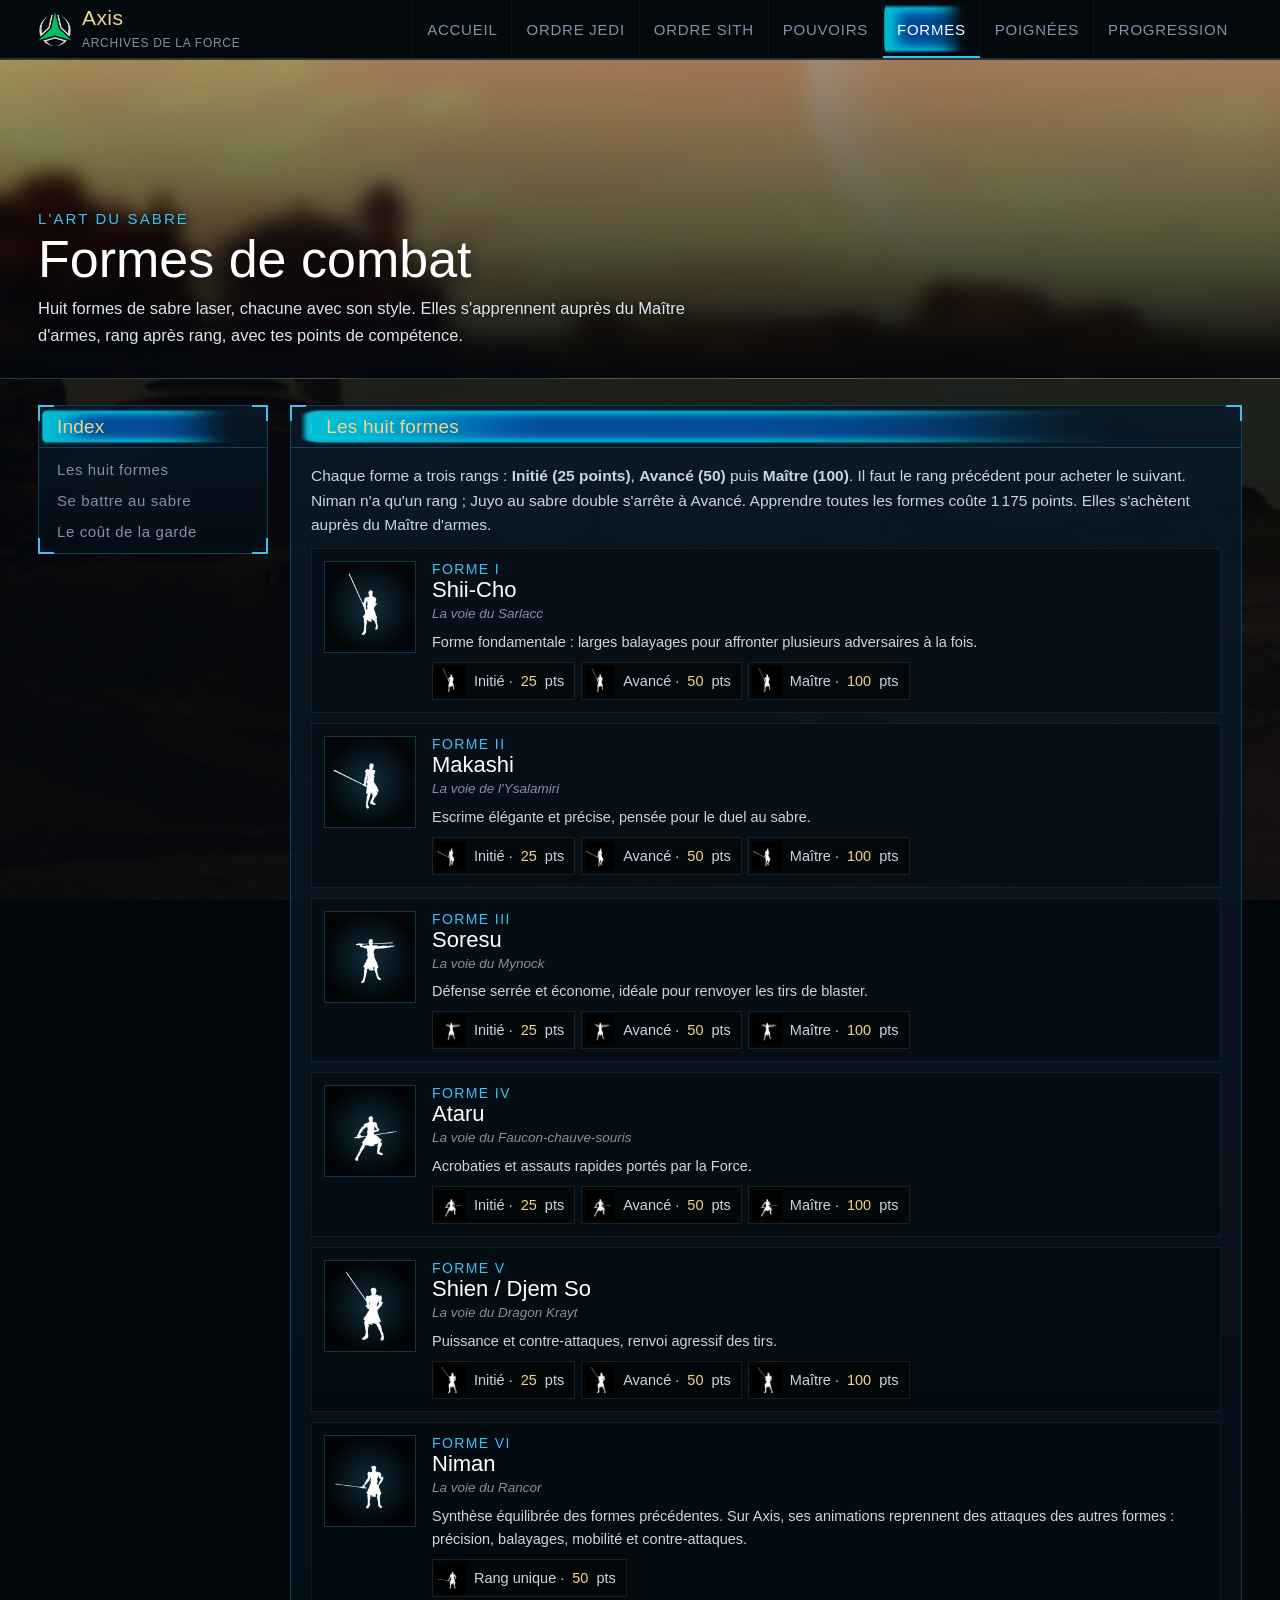
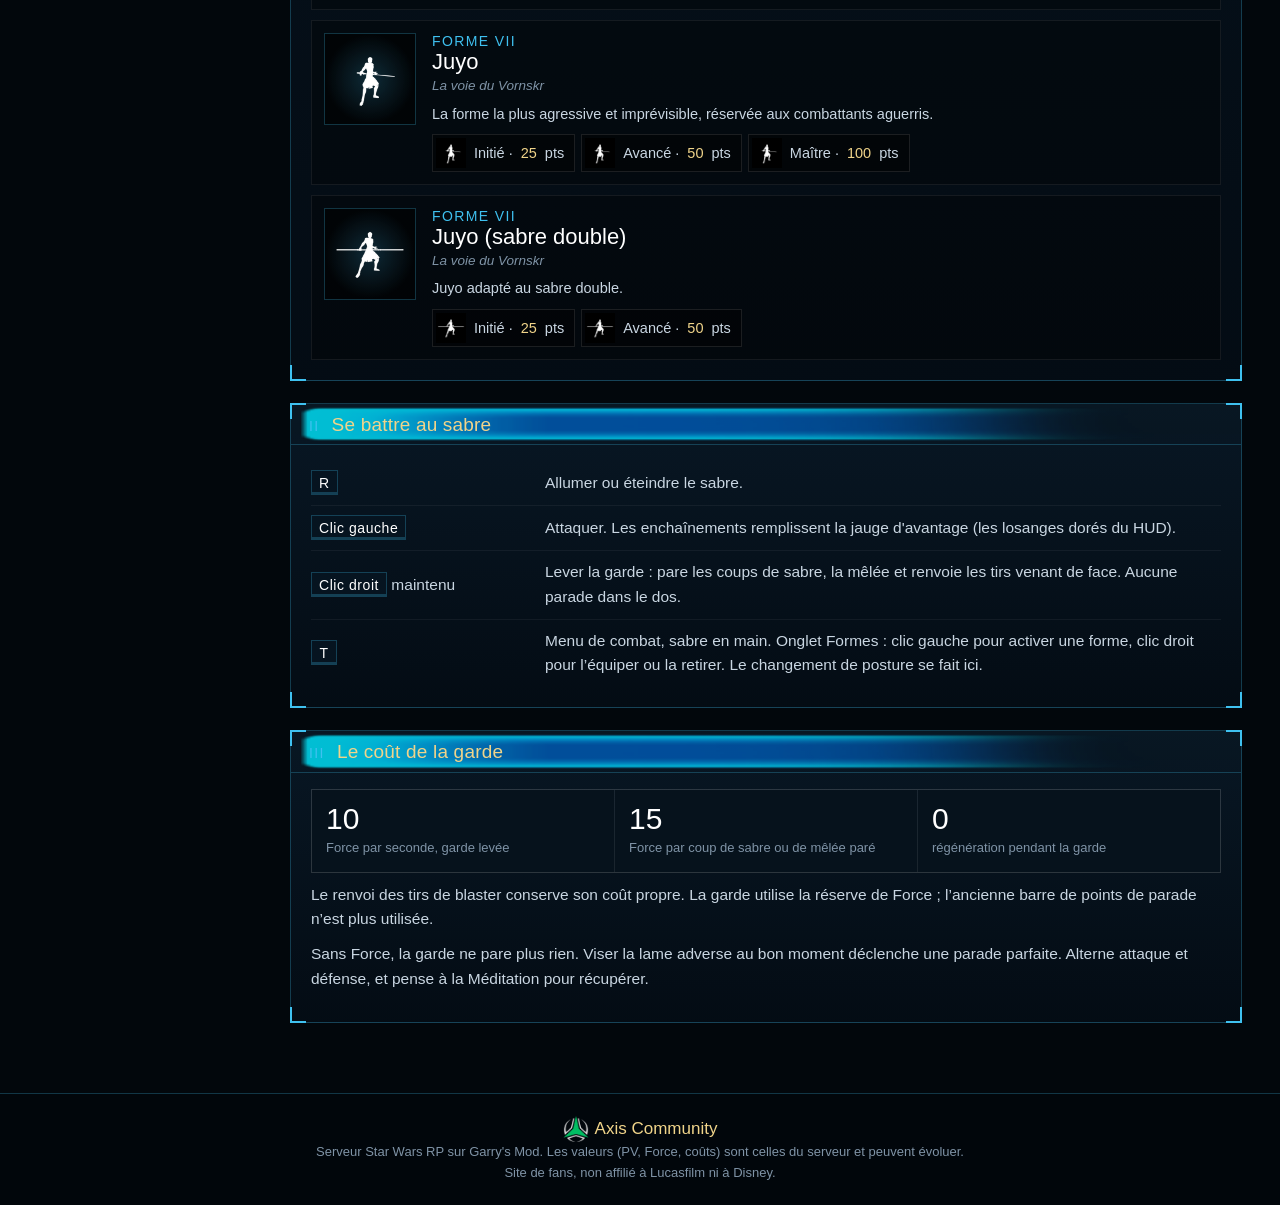
==== commit 801ec64a: "Force refresh of updated site styles" ====
--- a/formes.html
+++ b/formes.html
@@ -7,7 +7,7 @@
 <meta name="description" content="Les huit formes de combat au sabre laser du serveur Axis : rangs, coûts, contrôles et gestion de la garde.">
 <meta name="theme-color" content="#02070c">
 <link rel="icon" href="assets/img/voix_neutre.png">
-<link rel="stylesheet" href="assets/style.css">
+<link rel="stylesheet" href="assets/style.css?v=20261113">
 </head>
 <body class="bg-neu">
 <header class="topbar"><div class="in">
--- a/assets/style.css
+++ b/assets/style.css
@@ -21,8 +21,9 @@
   --hp: #c8392f;
   --fp: #2f8fe0;
   --c: var(--holo);           /* couleur des coins de cadre, change selon la faction */
-  --title: "Old Republic", "Times New Roman", serif;
-  --ui: "Aero Matics", "Segoe UI", "Arial Narrow", sans-serif;
+  /* System fonts render French accents reliably across browsers and platforms. */
+  --title: "Trebuchet MS", "Segoe UI", sans-serif;
+  --ui: "Segoe UI", "Arial Narrow", sans-serif;
   --body: "Segoe UI", Roboto, "Helvetica Neue", Arial, sans-serif;
 }
 body.f-jedi { --c: var(--jedi); --holo-dim: rgba(79, 180, 255, .28); --holo-faint: rgba(79, 180, 255, .10); }
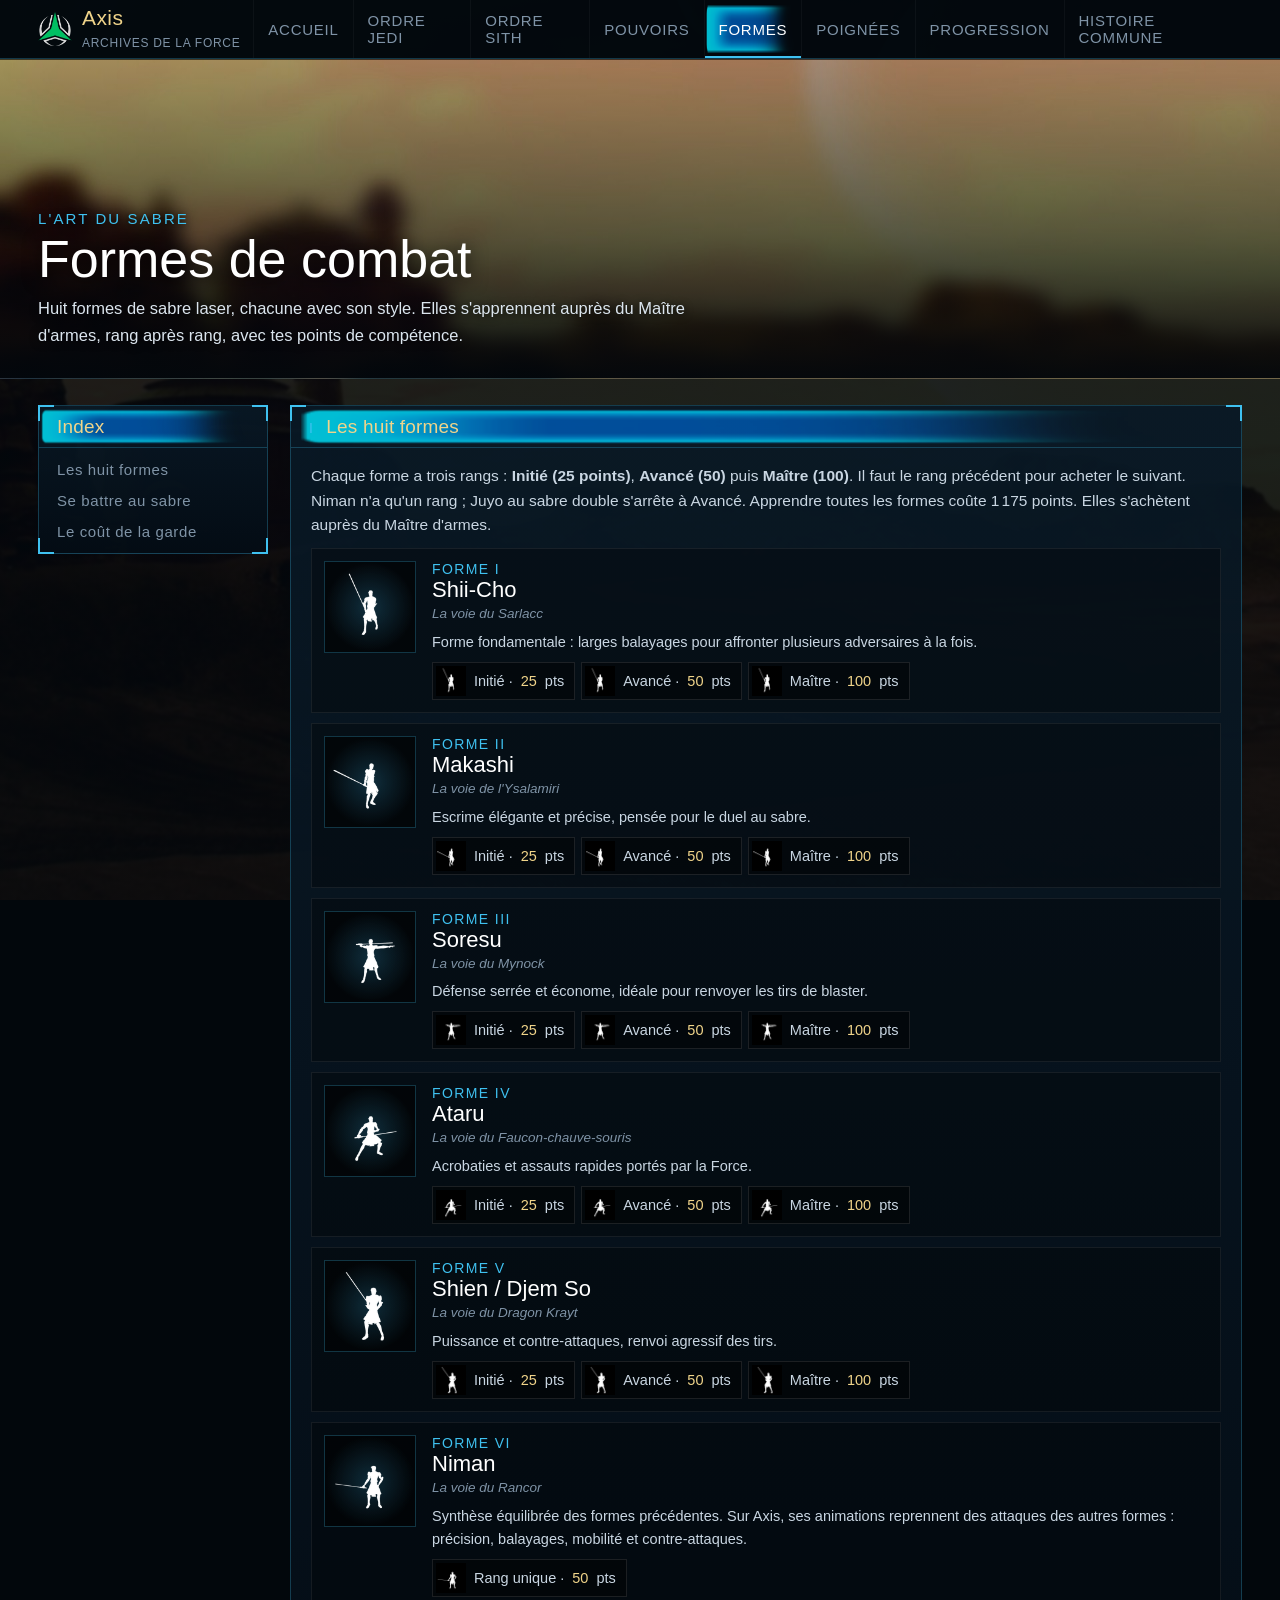
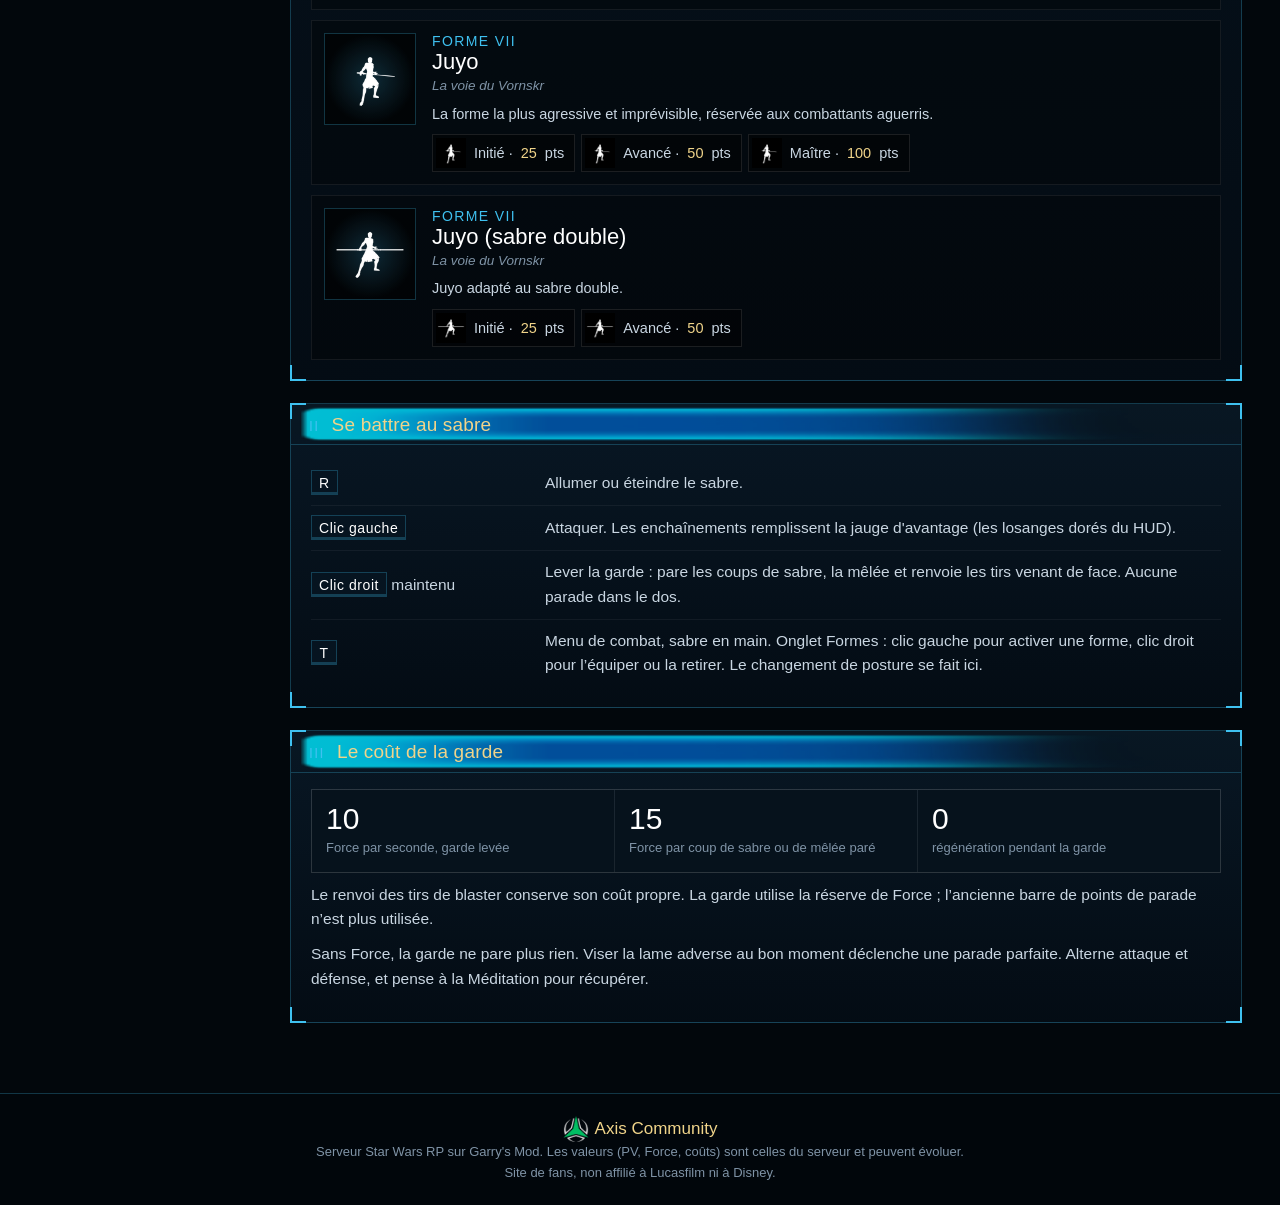
==== commit 8c04829d: "Link shared history page from site navigation" ====
--- a/formes.html
+++ b/formes.html
@@ -7,13 +7,13 @@
 <meta name="description" content="Les huit formes de combat au sabre laser du serveur Axis : rangs, coûts, contrôles et gestion de la garde.">
 <meta name="theme-color" content="#02070c">
 <link rel="icon" href="assets/img/voix_neutre.png">
-<link rel="stylesheet" href="assets/style.css?v=20261113">
+<link rel="stylesheet" href="assets/style.css?v=20261113-2">
 </head>
 <body class="bg-neu">
 <header class="topbar"><div class="in">
 <a class="brand" href="index.html"><img src="assets/img/voix_neutre.png" alt=""><div><b>Axis</b><small>ARCHIVES DE LA FORCE</small></div></a>
 <button class="burger" aria-expanded="false" aria-controls="tabs">Menu</button>
-<nav class="tabs" id="tabs" aria-label="Navigation"><a href="index.html" class="">Accueil</a><a href="ordre-jedi.html" class="j">Ordre Jedi</a><a href="ordre-sith.html" class="s">Ordre Sith</a><a href="pouvoirs.html" class="">Pouvoirs</a><a href="formes.html" class=" on" aria-current="page">Formes</a><a href="poignees.html" class="">Poignées</a><a href="progression.html" class="">Progression</a></nav>
+<nav class="tabs" id="tabs" aria-label="Navigation"><a href="index.html" class="">Accueil</a><a href="ordre-jedi.html" class="j">Ordre Jedi</a><a href="ordre-sith.html" class="s">Ordre Sith</a><a href="pouvoirs.html" class="">Pouvoirs</a><a href="formes.html" class=" on" aria-current="page">Formes</a><a href="poignees.html" class="">Poignées</a><a href="progression.html" class="">Progression</a><a href="histoire.html">Histoire commune</a></nav>
 </div></header>
 <div class="banner i-def"><div class="in"><div><div class="camp">L&#x27;art du sabre</div><h1>Formes de combat</h1><p>Huit formes de sabre laser, chacune avec son style. Elles s&#x27;apprennent auprès du Maître d&#x27;armes, rang après rang, avec tes points de compétence.</p></div></div></div><div class="codex"><aside class="codex-index holo"><div class="holo-t"><h2>Index</h2></div><ul><li><a href="#catalogue">Les huit formes</a></li><li><a href="#combat">Se battre au sabre</a></li><li><a href="#garde">Le coût de la garde</a></li></ul></aside>
 <main class="codex-body"><section id="catalogue" class="holo"><div class="holo-t"><span class="no">I</span><h2>Les huit formes</h2></div><div class="holo-b"><p>Chaque forme a trois rangs : <b>Initié (25 points)</b>, <b>Avancé (50)</b> puis <b>Maître (100)</b>. Il faut le rang précédent pour acheter le suivant. Niman n'a qu'un rang ; Juyo au sabre double s'arrête à Avancé. Apprendre toutes les formes coûte 1 175 points. Elles s'achètent auprès du Maître d'armes.</p>
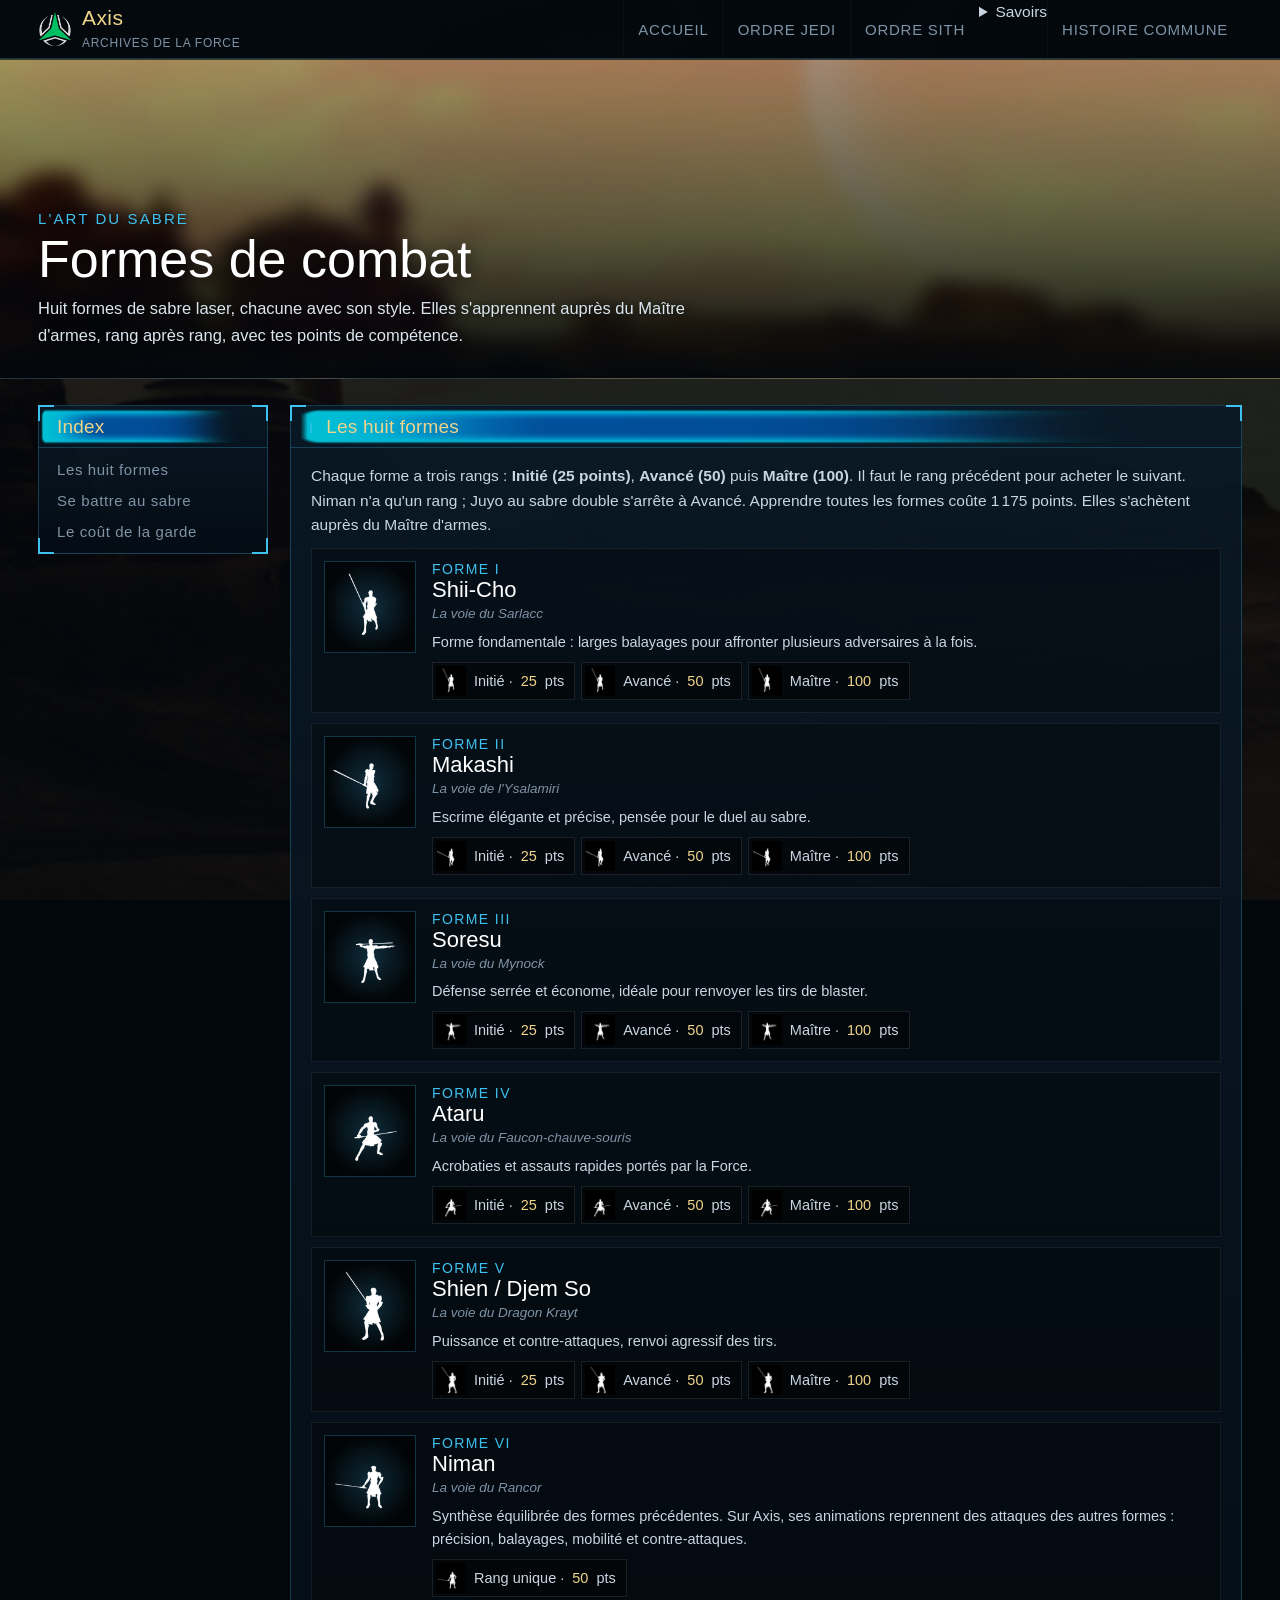
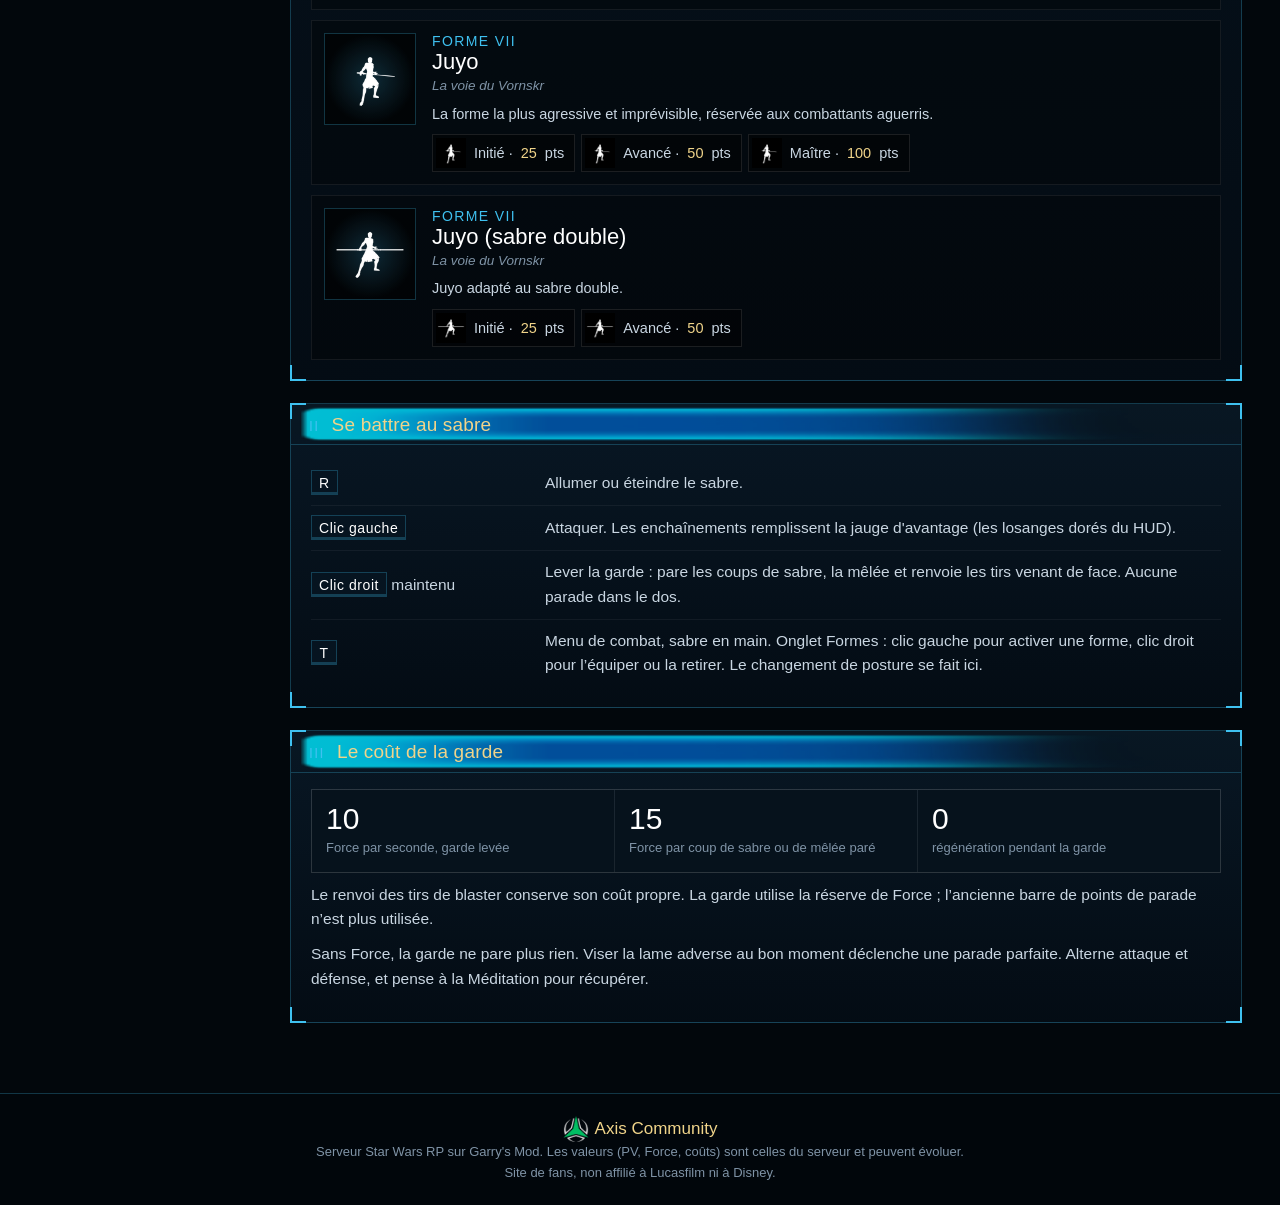
==== commit c4bf3524: "Simplify site navigation" ====
--- a/formes.html
+++ b/formes.html
@@ -13,7 +13,7 @@
 <header class="topbar"><div class="in">
 <a class="brand" href="index.html"><img src="assets/img/voix_neutre.png" alt=""><div><b>Axis</b><small>ARCHIVES DE LA FORCE</small></div></a>
 <button class="burger" aria-expanded="false" aria-controls="tabs">Menu</button>
-<nav class="tabs" id="tabs" aria-label="Navigation"><a href="index.html" class="">Accueil</a><a href="ordre-jedi.html" class="j">Ordre Jedi</a><a href="ordre-sith.html" class="s">Ordre Sith</a><a href="pouvoirs.html" class="">Pouvoirs</a><a href="formes.html" class=" on" aria-current="page">Formes</a><a href="poignees.html" class="">Poignées</a><a href="progression.html" class="">Progression</a><a href="histoire.html">Histoire commune</a></nav>
+<nav class="tabs" id="tabs" aria-label="Navigation"><a href="index.html" class="">Accueil</a><a href="ordre-jedi.html" class="j">Ordre Jedi</a><a href="ordre-sith.html" class="s">Ordre Sith</a><details class="nav-menu"><summary class="on" aria-current="page">Savoirs</summary><div class="nav-menu-panel"><a href="pouvoirs.html" class="">Pouvoirs</a><a href="formes.html" class=" on" aria-current="page">Formes</a><a href="poignees.html" class="">Poignées</a><a href="progression.html" class="">Progression</a></div></details><a href="histoire.html" class="">Histoire commune</a></nav>
 </div></header>
 <div class="banner i-def"><div class="in"><div><div class="camp">L&#x27;art du sabre</div><h1>Formes de combat</h1><p>Huit formes de sabre laser, chacune avec son style. Elles s&#x27;apprennent auprès du Maître d&#x27;armes, rang après rang, avec tes points de compétence.</p></div></div></div><div class="codex"><aside class="codex-index holo"><div class="holo-t"><h2>Index</h2></div><ul><li><a href="#catalogue">Les huit formes</a></li><li><a href="#combat">Se battre au sabre</a></li><li><a href="#garde">Le coût de la garde</a></li></ul></aside>
 <main class="codex-body"><section id="catalogue" class="holo"><div class="holo-t"><span class="no">I</span><h2>Les huit formes</h2></div><div class="holo-b"><p>Chaque forme a trois rangs : <b>Initié (25 points)</b>, <b>Avancé (50)</b> puis <b>Maître (100)</b>. Il faut le rang précédent pour acheter le suivant. Niman n'a qu'un rang ; Juyo au sabre double s'arrête à Avancé. Apprendre toutes les formes coûte 1 175 points. Elles s'achètent auprès du Maître d'armes.</p>
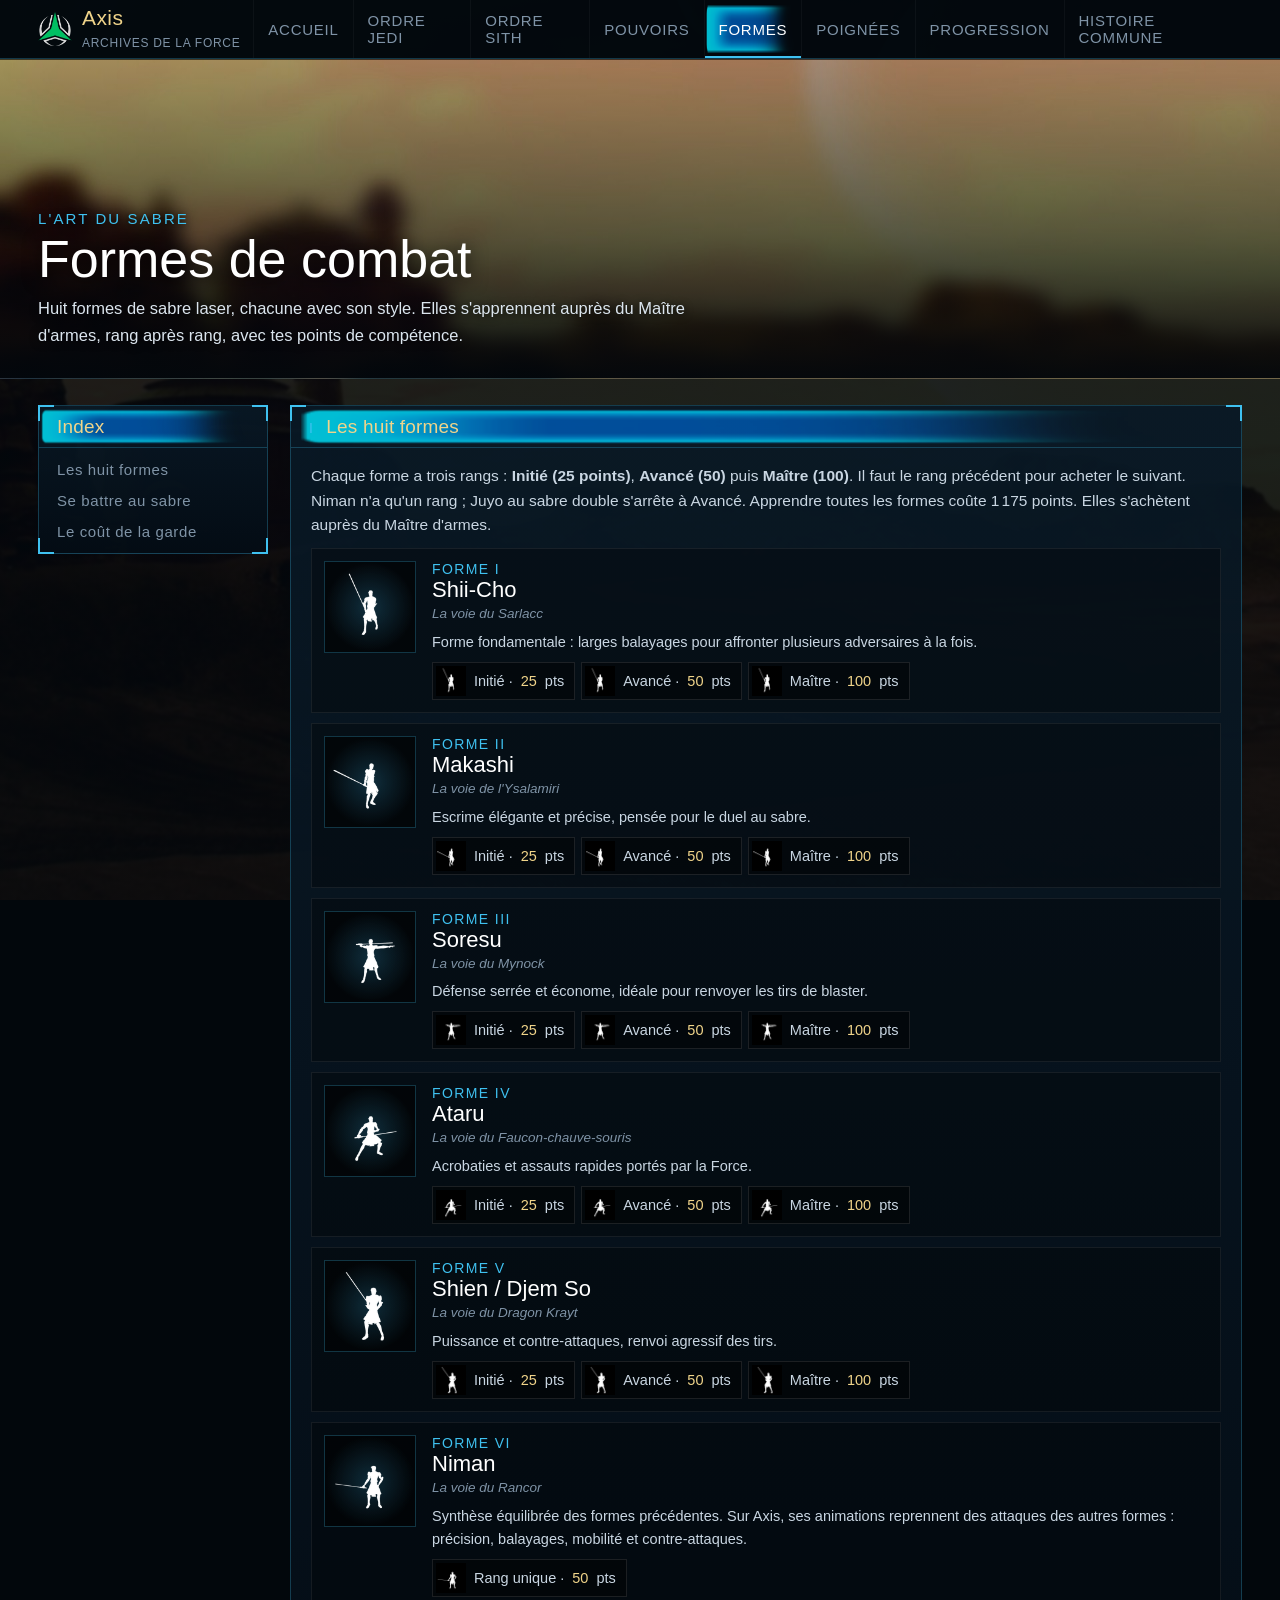
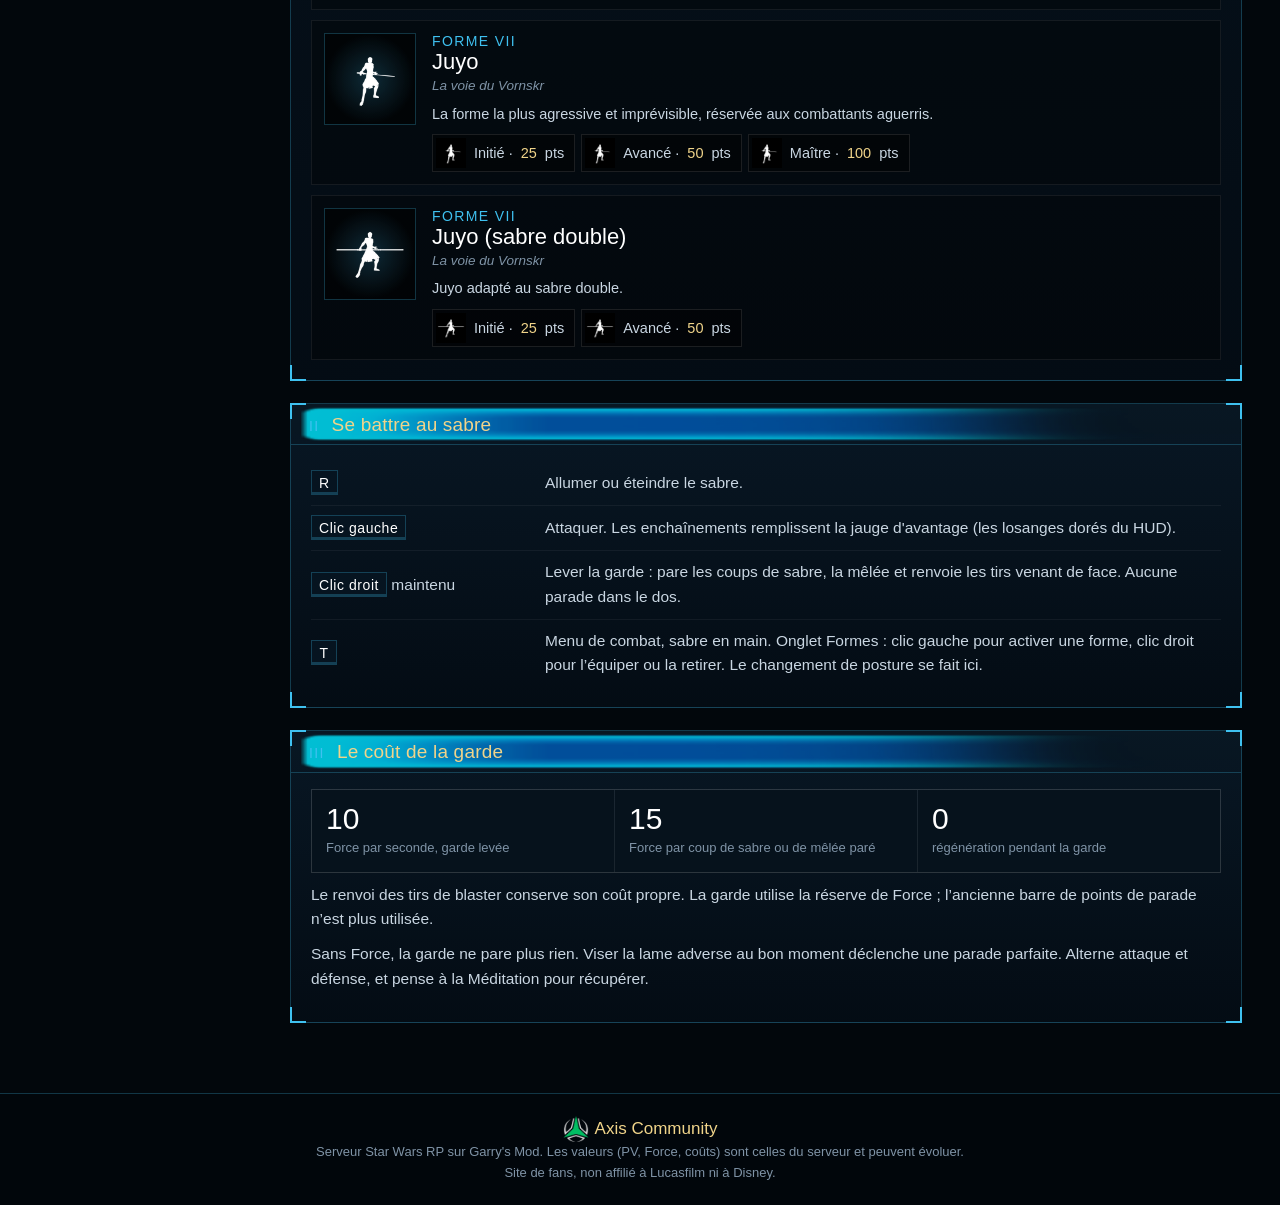
==== commit 0370a842: "Restore the classic page navigation" ====
--- a/formes.html
+++ b/formes.html
@@ -13,7 +13,7 @@
 <header class="topbar"><div class="in">
 <a class="brand" href="index.html"><img src="assets/img/voix_neutre.png" alt=""><div><b>Axis</b><small>ARCHIVES DE LA FORCE</small></div></a>
 <button class="burger" aria-expanded="false" aria-controls="tabs">Menu</button>
-<nav class="tabs" id="tabs" aria-label="Navigation"><a href="index.html" class="">Accueil</a><a href="ordre-jedi.html" class="j">Ordre Jedi</a><a href="ordre-sith.html" class="s">Ordre Sith</a><details class="nav-menu"><summary class="on" aria-current="page">Savoirs</summary><div class="nav-menu-panel"><a href="pouvoirs.html" class="">Pouvoirs</a><a href="formes.html" class=" on" aria-current="page">Formes</a><a href="poignees.html" class="">Poignées</a><a href="progression.html" class="">Progression</a></div></details><a href="histoire.html" class="">Histoire commune</a></nav>
+<nav class="tabs" id="tabs" aria-label="Navigation"><a href="index.html" class="">Accueil</a><a href="ordre-jedi.html" class="j">Ordre Jedi</a><a href="ordre-sith.html" class="s">Ordre Sith</a><a href="pouvoirs.html" class="">Pouvoirs</a><a href="formes.html" class="on" aria-current="page">Formes</a><a href="poignees.html" class="">Poignées</a><a href="progression.html" class="">Progression</a><a href="histoire.html" class="">Histoire commune</a></nav>
 </div></header>
 <div class="banner i-def"><div class="in"><div><div class="camp">L&#x27;art du sabre</div><h1>Formes de combat</h1><p>Huit formes de sabre laser, chacune avec son style. Elles s&#x27;apprennent auprès du Maître d&#x27;armes, rang après rang, avec tes points de compétence.</p></div></div></div><div class="codex"><aside class="codex-index holo"><div class="holo-t"><h2>Index</h2></div><ul><li><a href="#catalogue">Les huit formes</a></li><li><a href="#combat">Se battre au sabre</a></li><li><a href="#garde">Le coût de la garde</a></li></ul></aside>
 <main class="codex-body"><section id="catalogue" class="holo"><div class="holo-t"><span class="no">I</span><h2>Les huit formes</h2></div><div class="holo-b"><p>Chaque forme a trois rangs : <b>Initié (25 points)</b>, <b>Avancé (50)</b> puis <b>Maître (100)</b>. Il faut le rang précédent pour acheter le suivant. Niman n'a qu'un rang ; Juyo au sabre double s'arrête à Avancé. Apprendre toutes les formes coûte 1 175 points. Elles s'achètent auprès du Maître d'armes.</p>
--- a/assets/style.css
+++ b/assets/style.css
@@ -74,12 +74,44 @@
 .tabs a.on { color: #fff; background: url("img/f4_selection.png") center / 100% 100%; box-shadow: inset 0 -2px 0 var(--holo); }
 .tabs a.on.j { box-shadow: inset 0 -2px 0 var(--jedi); }
 .tabs a.on.s { box-shadow: inset 0 -2px 0 var(--sith); }
+.nav-menu { position: relative; display: flex; align-items: stretch; }
+.nav-menu summary {
+  display:flex; align-items:center; height:100%; padding:0 14px; cursor:pointer;
+  list-style:none; font:15px var(--ui); letter-spacing:.05em; text-transform:uppercase;
+  color:var(--txt-dim); border-left:1px solid rgba(255,255,255,.04); user-select:none;
+}
+.nav-menu summary::-webkit-details-marker { display:none; }
+.nav-menu summary::marker { content:""; }
+.nav-menu summary::after { content:"⌄"; margin-left:7px; color:var(--c); }
+.nav-menu[open] summary, .nav-menu summary:hover { color:#fff; background:url("img/f4_selection.png") center / 100% 100%; }
+.nav-menu summary.on { color:#fff; box-shadow:inset 0 -2px 0 var(--c); }
+.nav-menu-panel {
+  display:none; position:absolute; top:calc(100% + 1px); left:0; z-index:50;
+  min-width:220px; padding:7px; background:rgba(3,10,16,.98);
+  border:1px solid var(--holo-dim); border-top:2px solid var(--c);
+  box-shadow:0 12px 24px rgba(0,0,0,.5);
+}
+.nav-menu[open] .nav-menu-panel { display:grid; gap:2px; }
+.tabs .nav-menu-panel a {
+  display:flex; align-items:center; height:auto; padding:9px 12px; border:0;
+  border-left:2px solid transparent; font:14px var(--body); letter-spacing:.02em;
+  text-transform:none; color:var(--txt); background:transparent; white-space:nowrap;
+}
+.tabs .nav-menu-panel a:hover, .tabs .nav-menu-panel a.on {
+  color:#fff; border-left-color:var(--c); background:var(--holo-faint); text-decoration:none;
+}
 .burger { display: none; margin-left: auto; font: 15px var(--ui); letter-spacing: .08em; text-transform: uppercase; color: var(--txt); background: none; border: 1px solid var(--holo-dim); padding: 6px 12px; cursor: pointer; }
 @media (max-width: 960px) {
   .burger { display: block; }
   .tabs { display: none; position: absolute; top: 58px; left: 0; right: 0; height: auto; flex-direction: column; background: #030a10; border-bottom: 1px solid var(--holo-dim); }
-  .tabs.open { display: flex; }
+   .tabs.open { display: flex; }
   .tabs a { padding: 14px 20px; border-left: 0; border-top: 1px solid rgba(255, 255, 255, .04); }
+  .nav-menu { display:block; border-top:1px solid rgba(255,255,255,.04); }
+  .nav-menu summary { height:auto; padding:14px 20px; border:0; }
+  .nav-menu-panel { position:static; min-width:0; padding:0 0 6px 12px; border:0; border-top:1px solid var(--holo-dim); box-shadow:none; }
+  .nav-menu[open] .nav-menu-panel { display:grid; }
+  .tabs .nav-menu-panel a { height:auto; padding:10px 24px; border:0; font:15px var(--ui); text-transform:uppercase; }
+  .tabs .nav-menu-panel a:hover, .tabs .nav-menu-panel a.on { border:0; background:var(--holo-faint); }
 }
 @media (max-width: 420px) { .brand small { display: none; } .brand b { font-size: 18px; } }
 
